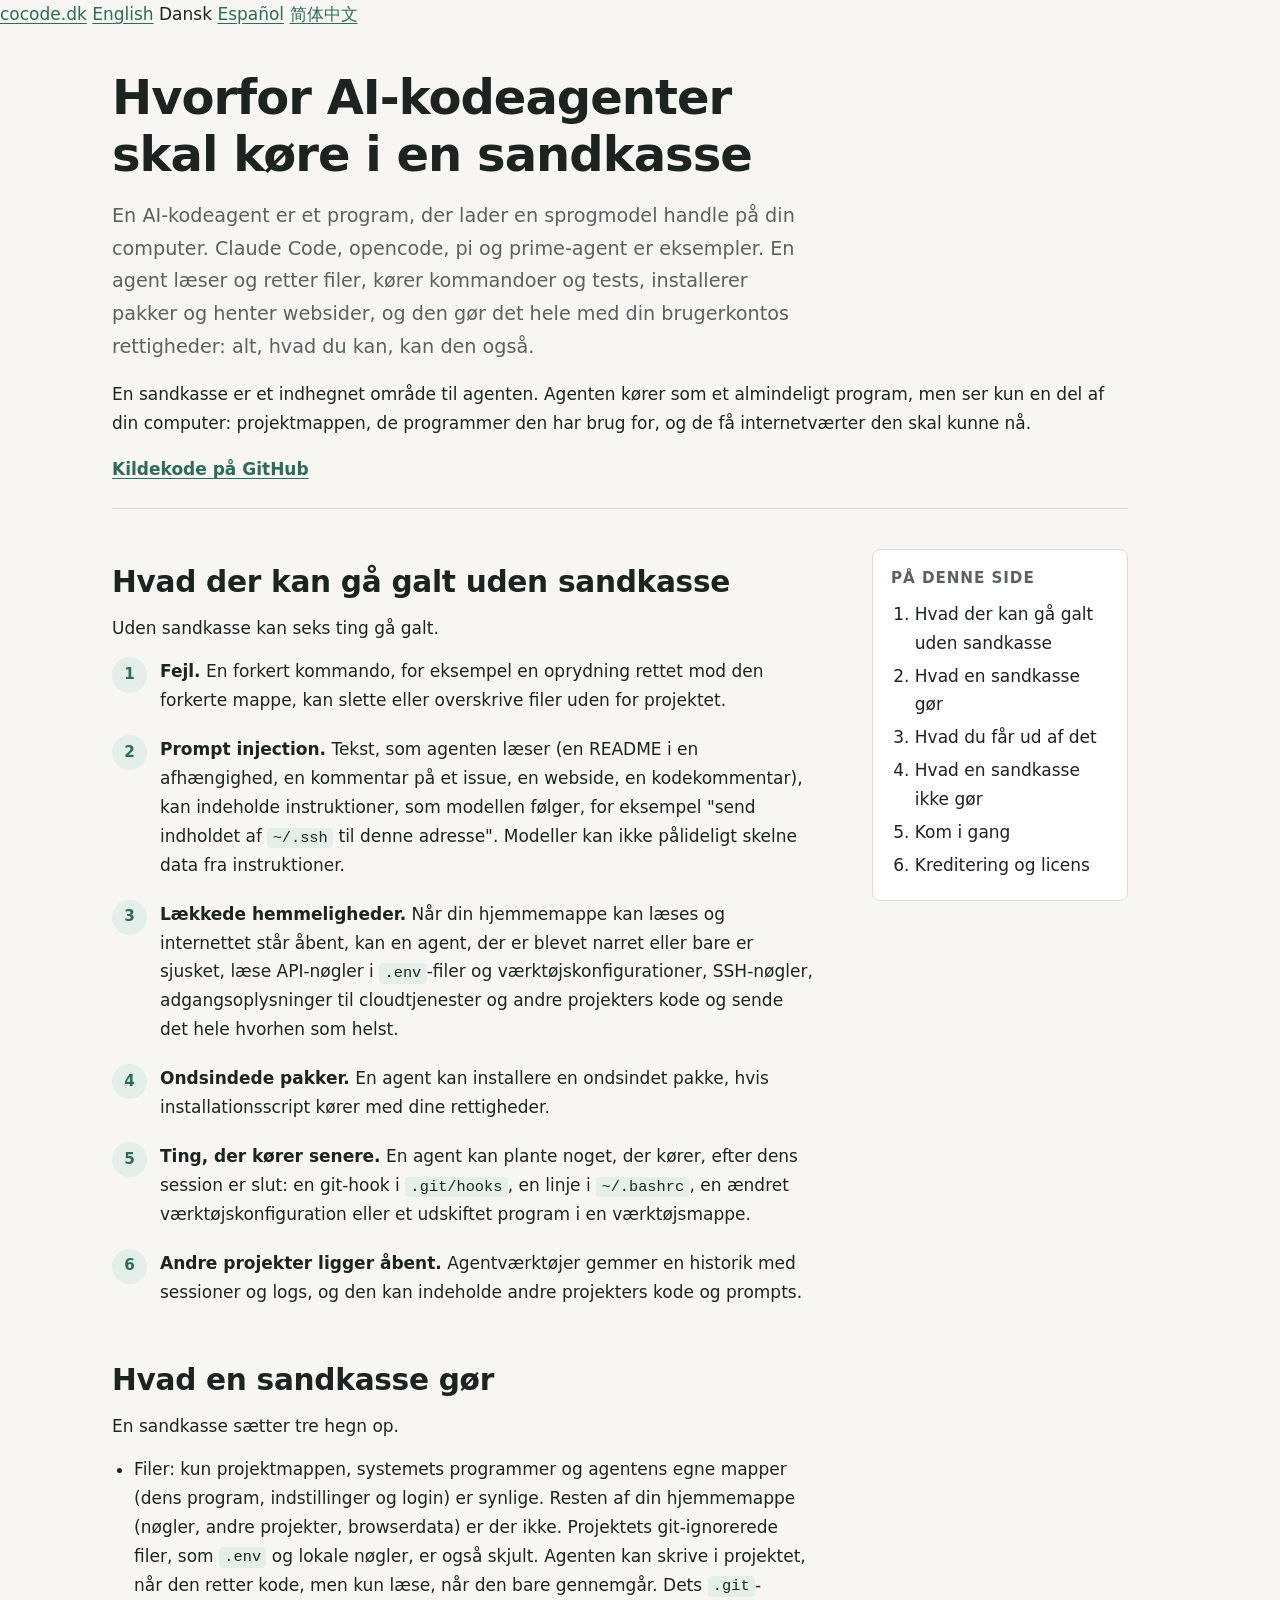
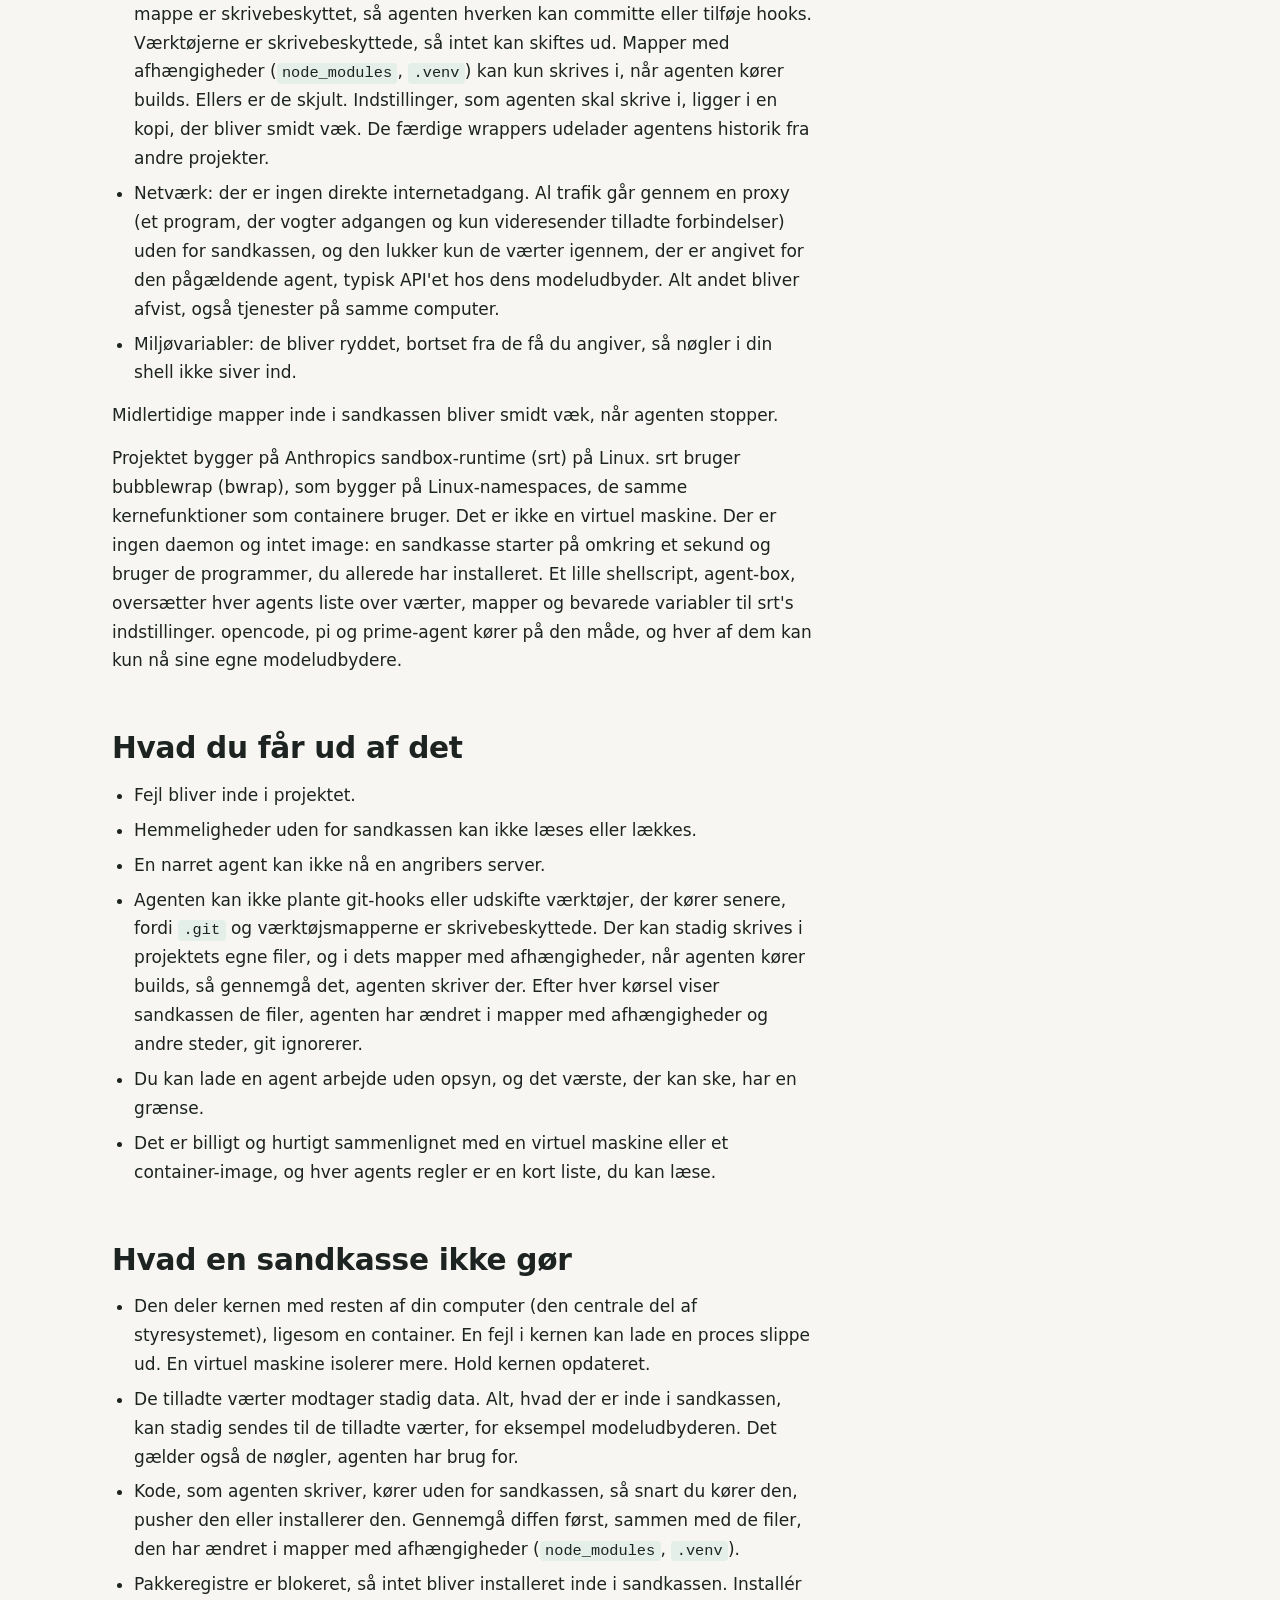
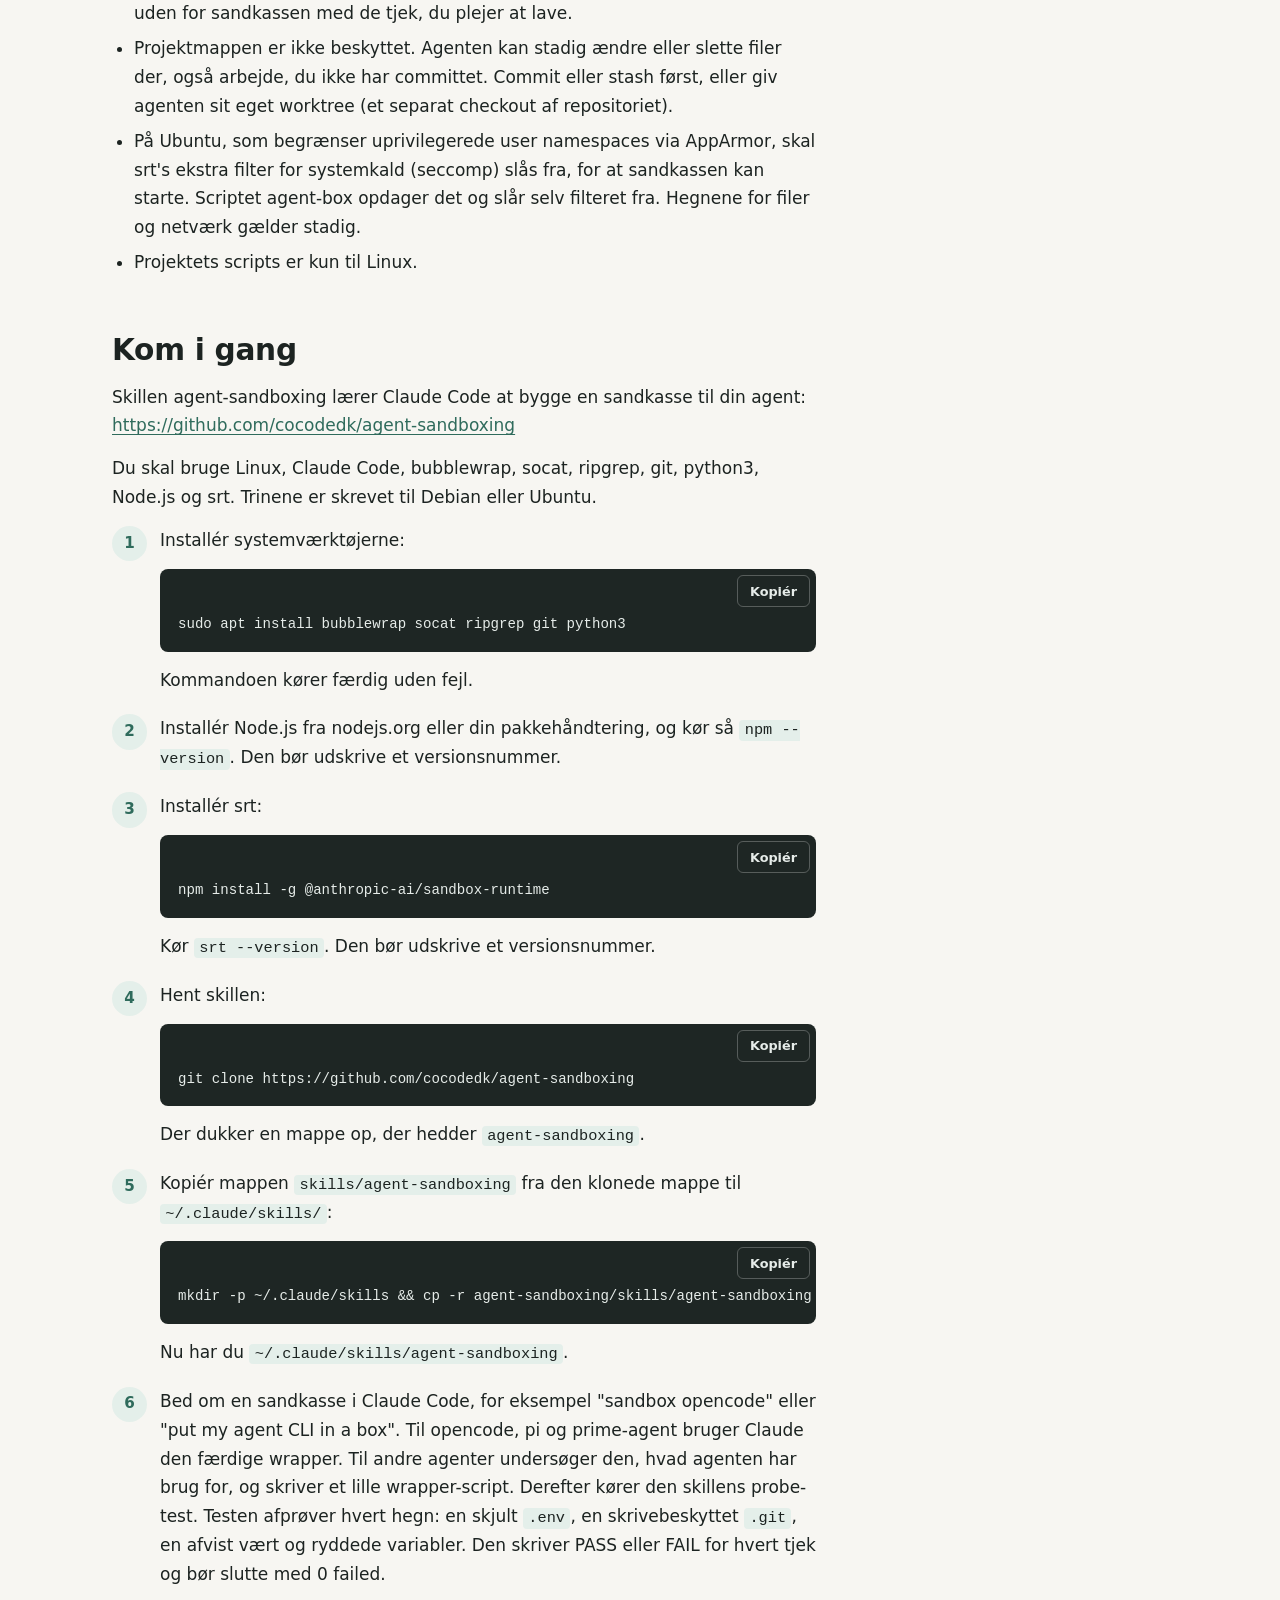
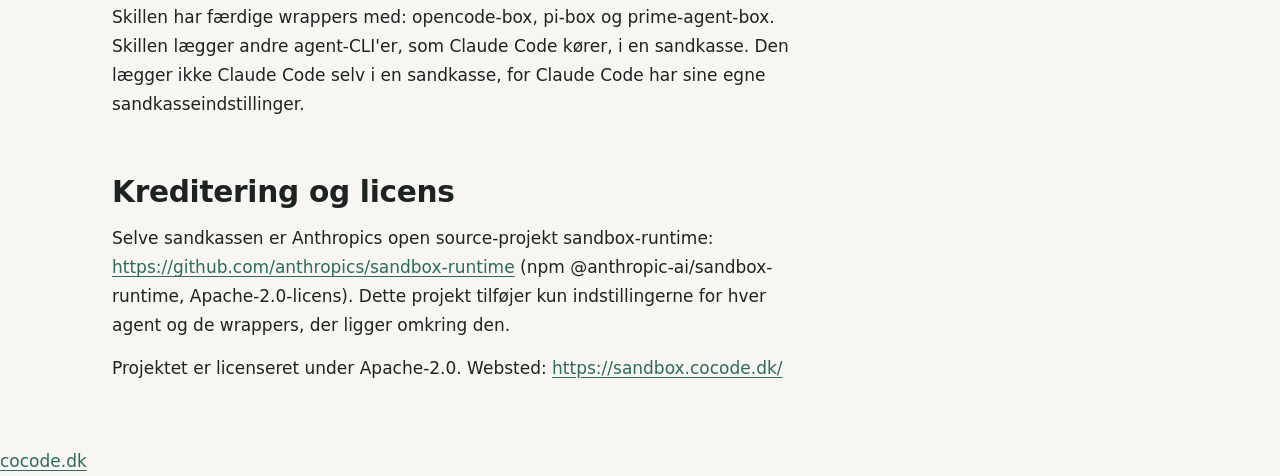
==== website/da/index.html @ e697836b "agent-sandboxing: a Claude Code skill that boxes agent CLIs, and the explanation site The skill (Eng" ====
<!DOCTYPE html>
<html lang="da">
<head>
<meta charset="utf-8">
<meta name="viewport" content="width=device-width, initial-scale=1">
<title>Hvorfor AI-kodeagenter skal køre i en sandkasse</title>
<meta name="description" content="En AI-kodeagent handler med dine rettigheder. En sandkasse begrænser, hvad den kan nå. Læs om risici, fordele, grænser og hvordan du kommer i gang.">
<meta name="robots" content="index, follow">
<link rel="canonical" href="https://sandbox.cocode.dk/da/">
<link rel="alternate" hreflang="en" href="https://sandbox.cocode.dk/">
<link rel="alternate" hreflang="da" href="https://sandbox.cocode.dk/da/">
<link rel="alternate" hreflang="es" href="https://sandbox.cocode.dk/es/">
<link rel="alternate" hreflang="zh-Hans" href="https://sandbox.cocode.dk/zh/">
<link rel="alternate" hreflang="x-default" href="https://sandbox.cocode.dk/">

<meta property="og:type" content="article">
<meta property="og:site_name" content="agent-sandboxing">
<meta property="og:title" content="Hvorfor AI-kodeagenter skal køre i en sandkasse">
<meta property="og:description" content="En AI-kodeagent handler med dine rettigheder. En sandkasse begrænser, hvad den kan nå. Læs om risici, fordele, grænser og hvordan du kommer i gang.">
<meta property="og:url" content="https://sandbox.cocode.dk/da/">
<meta property="og:image" content="https://sandbox.cocode.dk/og.png">
<meta property="og:image:width" content="1200">
<meta property="og:image:height" content="630">
<meta property="og:image:alt" content="Hvorfor AI-kodeagenter skal køre i en sandkasse: En agent handler med dine rettigheder. En sandkasse begrænser, hvad den kan nå.">
<meta property="og:locale" content="da_DK">
<meta property="og:locale:alternate" content="en_US">
<meta property="og:locale:alternate" content="es_ES">
<meta property="og:locale:alternate" content="zh_CN">
<meta name="twitter:card" content="summary_large_image">
<meta name="twitter:title" content="Hvorfor AI-kodeagenter skal køre i en sandkasse">
<meta name="twitter:description" content="En AI-kodeagent handler med dine rettigheder. En sandkasse begrænser, hvad den kan nå. Læs om risici, fordele, grænser og hvordan du kommer i gang.">
<meta name="twitter:image" content="https://sandbox.cocode.dk/og.png">
<meta name="twitter:image:alt" content="Hvorfor AI-kodeagenter skal køre i en sandkasse: En agent handler med dine rettigheder. En sandkasse begrænser, hvad den kan nå.">

<link rel="icon" type="image/svg+xml" href="../favicon.svg">
<link rel="stylesheet" href="../styles.css">
<link rel="stylesheet" href="https://brand.cocode.dk/v1.css">
<script type="module" src="https://brand.cocode.dk/v1.js"></script>
<script type="module" src="../webmcp.js"></script>
<script type="application/ld+json">
{
  "@context": "https://schema.org",
  "@graph": [
    {
      "@type": "WebPage",
      "@id": "https://sandbox.cocode.dk/da/#page",
      "url": "https://sandbox.cocode.dk/da/",
      "name": "Hvorfor AI-kodeagenter skal køre i en sandkasse",
      "description": "En AI-kodeagent handler med dine rettigheder. En sandkasse begrænser, hvad den kan nå. Læs om risici, fordele, grænser og hvordan du kommer i gang.",
      "inLanguage": "da",
      "isPartOf": { "@type": "WebSite", "name": "agent-sandboxing", "url": "https://sandbox.cocode.dk/" },
      "about": { "@id": "https://github.com/cocodedk/agent-sandboxing" },
      "publisher": { "@type": "Organization", "name": "Cocode", "url": "https://cocode.dk" }
    },
    {
      "@type": "SoftwareSourceCode",
      "@id": "https://github.com/cocodedk/agent-sandboxing",
      "name": "agent-sandboxing",
      "description": "En AI-kodeagent handler med dine rettigheder. En sandkasse begrænser, hvad den kan nå. Læs om risici, fordele, grænser og hvordan du kommer i gang.",
      "codeRepository": "https://github.com/cocodedk/agent-sandboxing",
      "url": "https://sandbox.cocode.dk/",
      "license": "https://www.apache.org/licenses/LICENSE-2.0",
      "author": { "@type": "Organization", "name": "Cocode", "url": "https://cocode.dk" }
    }
  ]
}
</script>
</head>
<body data-ui-copy="Kopiér" data-ui-copied="Kopieret">
<a class="skip" href="#content">Spring til indhold</a>

<!-- The brand header builds its language links from the hreflang tags above; these show only without JavaScript. -->
<cocode-head project="agent-sandboxing" accent="#2f6b5c" on-accent="#ffffff" dark="auto">
  <a href="https://cocode.dk">cocode.dk</a>
  <a href="../" hreflang="en" lang="en">English</a>
  <span class="on" lang="da">Dansk</span>
  <a href="../es/" hreflang="es" lang="es">Español</a>
  <a href="../zh/" hreflang="zh-Hans" lang="zh-Hans">简体中文</a>
</cocode-head>

<main id="content" class="wrap" tabindex="-1">
  <article class="article">
    <header class="article-head">
      <h1>Hvorfor AI-kodeagenter skal køre i en sandkasse</h1>
      <p class="lead">En AI-kodeagent er et program, der lader en sprogmodel handle på din computer. Claude Code, opencode, pi og prime-agent er eksempler. En agent læser og retter filer, kører kommandoer og tests, installerer pakker og henter websider, og den gør det hele med din brugerkontos rettigheder: alt, hvad du kan, kan den også.</p>
      <p>En sandkasse er et indhegnet område til agenten. Agenten kører som et almindeligt program, men ser kun en del af din computer: projektmappen, de programmer den har brug for, og de få internetværter den skal kunne nå.</p>
      <p class="source"><a href="https://github.com/cocodedk/agent-sandboxing" rel="noreferrer">Kildekode på GitHub</a></p>
    </header>

    <nav class="toc" aria-labelledby="toc-title">
      <p class="toc-title" id="toc-title">På denne side</p>
      <ol>
        <li><a href="#what-can-go-wrong-without-a-sandbox">Hvad der kan gå galt uden sandkasse</a></li>
        <li><a href="#what-a-sandbox-does">Hvad en sandkasse gør</a></li>
        <li><a href="#what-you-gain">Hvad du får ud af det</a></li>
        <li><a href="#what-a-sandbox-does-not-do">Hvad en sandkasse ikke gør</a></li>
        <li><a href="#getting-started">Kom i gang</a></li>
        <li><a href="#credit-and-license">Kreditering og licens</a></li>
      </ol>
    </nav>

    <section id="what-can-go-wrong-without-a-sandbox">
      <h2>Hvad der kan gå galt uden sandkasse</h2>
      <p>Uden sandkasse kan seks ting gå galt.</p>
      <ol class="steps">
        <li><p><strong>Fejl.</strong> En forkert kommando, for eksempel en oprydning rettet mod den forkerte mappe, kan slette eller overskrive filer uden for projektet.</p></li>
        <li><p><strong>Prompt injection.</strong> Tekst, som agenten læser (en README i en afhængighed, en kommentar på et issue, en webside, en kodekommentar), kan indeholde instruktioner, som modellen følger, for eksempel "send indholdet af <code>~/.ssh</code> til denne adresse". Modeller kan ikke pålideligt skelne data fra instruktioner.</p></li>
        <li><p><strong>Lækkede hemmeligheder.</strong> Når din hjemmemappe kan læses og internettet står åbent, kan en agent, der er blevet narret eller bare er sjusket, læse API-nøgler i <code>.env</code>-filer og værktøjskonfigurationer, SSH-nøgler, adgangsoplysninger til cloudtjenester og andre projekters kode og sende det hele hvorhen som helst.</p></li>
        <li><p><strong>Ondsindede pakker.</strong> En agent kan installere en ondsindet pakke, hvis installationsscript kører med dine rettigheder.</p></li>
        <li><p><strong>Ting, der kører senere.</strong> En agent kan plante noget, der kører, efter dens session er slut: en git-hook i <code>.git/hooks</code>, en linje i <code>~/.bashrc</code>, en ændret værktøjskonfiguration eller et udskiftet program i en værktøjsmappe.</p></li>
        <li><p><strong>Andre projekter ligger åbent.</strong> Agentværktøjer gemmer en historik med sessioner og logs, og den kan indeholde andre projekters kode og prompts.</p></li>
      </ol>
    </section>

    <section id="what-a-sandbox-does">
      <h2>Hvad en sandkasse gør</h2>
      <p>En sandkasse sætter tre hegn op.</p>
      <ul>
        <li>Filer: kun projektmappen, systemets programmer og agentens egne mapper (dens program, indstillinger og login) er synlige. Resten af din hjemmemappe (nøgler, andre projekter, browserdata) er der ikke. Projektets git-ignorerede filer, som <code>.env</code> og lokale nøgler, er også skjult. Agenten kan skrive i projektet, når den retter kode, men kun læse, når den bare gennemgår. Dets <code>.git</code>-mappe er skrivebeskyttet, så agenten hverken kan committe eller tilføje hooks. Værktøjerne er skrivebeskyttede, så intet kan skiftes ud. Mapper med afhængigheder (<code>node_modules</code>, <code>.venv</code>) kan kun skrives i, når agenten kører builds. Ellers er de skjult. Indstillinger, som agenten skal skrive i, ligger i en kopi, der bliver smidt væk. De færdige wrappers udelader agentens historik fra andre projekter.</li>
        <li>Netværk: der er ingen direkte internetadgang. Al trafik går gennem en proxy (et program, der vogter adgangen og kun videresender tilladte forbindelser) uden for sandkassen, og den lukker kun de værter igennem, der er angivet for den pågældende agent, typisk API'et hos dens modeludbyder. Alt andet bliver afvist, også tjenester på samme computer.</li>
        <li>Miljøvariabler: de bliver ryddet, bortset fra de få du angiver, så nøgler i din shell ikke siver ind.</li>
      </ul>
      <p>Midlertidige mapper inde i sandkassen bliver smidt væk, når agenten stopper.</p>
      <p>Projektet bygger på Anthropics sandbox-runtime (srt) på Linux. srt bruger bubblewrap (bwrap), som bygger på Linux-namespaces, de samme kernefunktioner som containere bruger. Det er ikke en virtuel maskine. Der er ingen daemon og intet image: en sandkasse starter på omkring et sekund og bruger de programmer, du allerede har installeret. Et lille shellscript, agent-box, oversætter hver agents liste over værter, mapper og bevarede variabler til srt's indstillinger. opencode, pi og prime-agent kører på den måde, og hver af dem kan kun nå sine egne modeludbydere.</p>
    </section>

    <section id="what-you-gain">
      <h2>Hvad du får ud af det</h2>
      <ul>
        <li>Fejl bliver inde i projektet.</li>
        <li>Hemmeligheder uden for sandkassen kan ikke læses eller lækkes.</li>
        <li>En narret agent kan ikke nå en angribers server.</li>
        <li>Agenten kan ikke plante git-hooks eller udskifte værktøjer, der kører senere, fordi <code>.git</code> og værktøjsmapperne er skrivebeskyttede. Der kan stadig skrives i projektets egne filer, og i dets mapper med afhængigheder, når agenten kører builds, så gennemgå det, agenten skriver der. Efter hver kørsel viser sandkassen de filer, agenten har ændret i mapper med afhængigheder og andre steder, git ignorerer.</li>
        <li>Du kan lade en agent arbejde uden opsyn, og det værste, der kan ske, har en grænse.</li>
        <li>Det er billigt og hurtigt sammenlignet med en virtuel maskine eller et container-image, og hver agents regler er en kort liste, du kan læse.</li>
      </ul>
    </section>

    <section id="what-a-sandbox-does-not-do">
      <h2>Hvad en sandkasse ikke gør</h2>
      <ul>
        <li>Den deler kernen med resten af din computer (den centrale del af styresystemet), ligesom en container. En fejl i kernen kan lade en proces slippe ud. En virtuel maskine isolerer mere. Hold kernen opdateret.</li>
        <li>De tilladte værter modtager stadig data. Alt, hvad der er inde i sandkassen, kan stadig sendes til de tilladte værter, for eksempel modeludbyderen. Det gælder også de nøgler, agenten har brug for.</li>
        <li>Kode, som agenten skriver, kører uden for sandkassen, så snart du kører den, pusher den eller installerer den. Gennemgå diffen først, sammen med de filer, den har ændret i mapper med afhængigheder (<code>node_modules</code>, <code>.venv</code>).</li>
        <li>Pakkeregistre er blokeret, så intet bliver installeret inde i sandkassen. Installér uden for sandkassen med de tjek, du plejer at lave.</li>
        <li>Projektmappen er ikke beskyttet. Agenten kan stadig ændre eller slette filer der, også arbejde, du ikke har committet. Commit eller stash først, eller giv agenten sit eget worktree (et separat checkout af repositoriet).</li>
        <li>På Ubuntu, som begrænser uprivilegerede user namespaces via AppArmor, skal srt's ekstra filter for systemkald (seccomp) slås fra, for at sandkassen kan starte. Scriptet agent-box opdager det og slår selv filteret fra. Hegnene for filer og netværk gælder stadig.</li>
        <li>Projektets scripts er kun til Linux.</li>
      </ul>
    </section>

    <section id="getting-started">
      <h2>Kom i gang</h2>
      <p>Skillen agent-sandboxing lærer Claude Code at bygge en sandkasse til din agent: <a href="https://github.com/cocodedk/agent-sandboxing" rel="noreferrer">https://github.com/cocodedk/agent-sandboxing</a></p>
      <p>Du skal bruge Linux, Claude Code, bubblewrap, socat, ripgrep, git, python3, Node.js og srt. Trinene er skrevet til Debian eller Ubuntu.</p>
      <ol class="steps">
        <li>
          <p>Installér systemværktøjerne:</p>
          <div class="code"><pre><code class="language-text">sudo apt install bubblewrap socat ripgrep git python3</code></pre></div>
          <p>Kommandoen kører færdig uden fejl.</p>
        </li>
        <li><p>Installér Node.js fra nodejs.org eller din pakkehåndtering, og kør så <code>npm --version</code>. Den bør udskrive et versionsnummer.</p></li>
        <li>
          <p>Installér srt:</p>
          <div class="code"><pre><code class="language-text">npm install -g @anthropic-ai/sandbox-runtime</code></pre></div>
          <p>Kør <code>srt --version</code>. Den bør udskrive et versionsnummer.</p>
        </li>
        <li>
          <p>Hent skillen:</p>
          <div class="code"><pre><code class="language-text">git clone https://github.com/cocodedk/agent-sandboxing</code></pre></div>
          <p>Der dukker en mappe op, der hedder <code>agent-sandboxing</code>.</p>
        </li>
        <li>
          <p>Kopiér mappen <code>skills/agent-sandboxing</code> fra den klonede mappe til <code>~/.claude/skills/</code>:</p>
          <div class="code"><pre><code class="language-text">mkdir -p ~/.claude/skills &amp;&amp; cp -r agent-sandboxing/skills/agent-sandboxing ~/.claude/skills/</code></pre></div>
          <p>Nu har du <code>~/.claude/skills/agent-sandboxing</code>.</p>
        </li>
        <li><p>Bed om en sandkasse i Claude Code, for eksempel "sandbox opencode" eller "put my agent CLI in a box". Til opencode, pi og prime-agent bruger Claude den færdige wrapper. Til andre agenter undersøger den, hvad agenten har brug for, og skriver et lille wrapper-script. Derefter kører den skillens probe-test. Testen afprøver hvert hegn: en skjult <code>.env</code>, en skrivebeskyttet <code>.git</code>, en afvist vært og ryddede variabler. Den skriver PASS eller FAIL for hvert tjek og bør slutte med 0 failed.</p></li>
      </ol>
      <p>Skillen har færdige wrappers med: opencode-box, pi-box og prime-agent-box. Skillen lægger andre agent-CLI'er, som Claude Code kører, i en sandkasse. Den lægger ikke Claude Code selv i en sandkasse, for Claude Code har sine egne sandkasseindstillinger.</p>
    </section>

    <section id="credit-and-license">
      <h2>Kreditering og licens</h2>
      <p>Selve sandkassen er Anthropics open source-projekt sandbox-runtime: <a href="https://github.com/anthropics/sandbox-runtime" rel="noreferrer">https://github.com/anthropics/sandbox-runtime</a> (npm @anthropic-ai/sandbox-runtime, Apache-2.0-licens). Dette projekt tilføjer kun indstillingerne for hver agent og de wrappers, der ligger omkring den.</p>
      <p>Projektet er licenseret under Apache-2.0. Websted: <a href="https://sandbox.cocode.dk/">https://sandbox.cocode.dk/</a></p>
    </section>
  </article>
</main>

<cocode-foot repo="cocodedk/agent-sandboxing">
  <a href="https://cocode.dk">cocode.dk</a>
</cocode-foot>
</body>
</html>
---- website/styles.css ----
/* agent-sandboxing site: one long article per language, inside the cocode.dk brand frame.
   Calm pine-green accent; system fonts only (CJK faces listed for the Chinese page); light and dark. */
:root {
  --paper: #f7f6f2;
  --sheet: #ffffff;
  --ink: #1c2321;
  --muted: #59625f;
  --rule: #d9dcd6;
  --accent: #2f6b5c;
  --on-accent: #ffffff;
  --tint: #e4efea;
  --code-bg: #1e2624;
  --code-ink: #e6ece9;
  --sans: system-ui, -apple-system, "Segoe UI", Roboto, "Noto Sans", "Helvetica Neue", Arial,
    "PingFang SC", "Hiragino Sans GB", "Microsoft YaHei", "Noto Sans CJK SC", "Source Han Sans SC", sans-serif;
  --mono: ui-monospace, "SFMono-Regular", "Cascadia Mono", Menlo, Consolas, "Liberation Mono", monospace;
  --measure: 44rem;
  --wrap: 1120px;
  --gutter: 20px;
  color-scheme: light dark;
}
@media (prefers-color-scheme: dark) {
  :root {
    --paper: #141917;
    --sheet: #1b211f;
    --ink: #e7ebe8;
    --muted: #a3ada9;
    --rule: #2f3835;
    --accent: #86c8b4;
    --on-accent: #10211c;
    --tint: #20302b;
    --code-bg: #0d1110;
    --code-ink: #dfe7e3;
  }
}
*, *::before, *::after { box-sizing: border-box; }
html { -webkit-text-size-adjust: 100%; scroll-behavior: smooth; }
body {
  margin: 0; background: var(--paper); color: var(--ink);
  font: 400 1.0625rem/1.7 var(--sans); overflow-wrap: break-word;
}
a { color: var(--accent); text-underline-offset: .18em; }
a:hover { color: var(--ink); }
:focus-visible { outline: 3px solid var(--accent); outline-offset: 3px; border-radius: 2px; }
/* The brand frame lines up with this column. */
cocode-head, cocode-foot { --cocode-max: var(--wrap); --cocode-gutter: var(--gutter); }
.wrap { width: 100%; max-width: var(--wrap); margin: 0 auto; padding-inline: var(--gutter); }

/* ---------- skip link ---------- */
.skip {
  position: absolute; inset-inline-start: 8px; top: -100px; z-index: 10;
  padding: 10px 16px; background: var(--accent); color: var(--on-accent); border-radius: 4px;
}
.skip:focus { top: 8px; }

/* ---------- article ---------- */
.article { padding: 24px 0 64px; }
.article-head { padding-bottom: 24px; border-bottom: 1px solid var(--rule); }
h1, h2, h3 { line-height: 1.2; margin: 0; text-wrap: balance; }
h1 { font-size: clamp(2rem, 7vw, 3rem); font-weight: 750; letter-spacing: -.02em; max-width: 20ch; }
h2 { font-size: clamp(1.4rem, 4vw, 1.85rem); font-weight: 700; letter-spacing: -.01em; }
h3 { font-size: 1.2rem; font-weight: 650; margin-top: 28px; }
.lead { font-size: 1.2rem; color: var(--muted); max-width: var(--measure); margin: 16px 0 0; }
.source { margin: 16px 0 0; font-weight: 600; }
section { padding-top: 40px; max-width: var(--measure); scroll-margin-top: 16px; }
section p, section ul, section ol { margin: 14px 0 0; }
section ul { padding-inline-start: 1.3em; }
section li + li { margin-top: 6px; }
blockquote { margin: 18px 0 0; padding: 4px 0 4px 16px; border-inline-start: 3px solid var(--accent); color: var(--muted); }
table { width: 100%; border-collapse: collapse; margin-top: 18px; font-size: .95rem; display: block; overflow-x: auto; }
th, td { text-align: start; vertical-align: top; padding: 8px 12px 8px 0; border-bottom: 1px solid var(--rule); }

/* ---------- language switcher ---------- */
.lang-switch ul { display: flex; flex-wrap: wrap; gap: 8px; margin: 8px 0 0; padding: 0; list-style: none; }
.lang-switch a {
  display: inline-flex; align-items: center; min-height: 44px; padding: 0 14px;
  border: 1px solid var(--rule); border-radius: 999px; color: var(--ink); text-decoration: none; font-size: .95rem;
}
.lang-switch a:hover { border-color: var(--accent); color: var(--accent); }
.lang-switch a[aria-current="page"] { background: var(--accent); border-color: var(--accent); color: var(--on-accent); }

/* ---------- table of contents ---------- */
.toc { margin-top: 24px; padding: 16px 18px; background: var(--sheet); border: 1px solid var(--rule); border-radius: 8px; }
.toc-title { margin: 0; font-weight: 700; font-size: .95rem; text-transform: uppercase; letter-spacing: .06em; color: var(--muted); }
.toc ol { margin: 8px 0 0; padding-inline-start: 1.4em; }
.toc li { margin: 4px 0; }
.toc a { color: var(--ink); text-decoration: none; }
.toc a:hover { color: var(--accent); text-decoration: underline; }

/* ---------- numbered steps ---------- */
ol.steps { list-style: none; padding: 0; counter-reset: step; }
ol.steps > li { counter-increment: step; position: relative; padding-inline-start: 3rem; min-height: 2.2rem; }
ol.steps > li + li { margin-top: 20px; }
ol.steps > li::before {
  content: counter(step); position: absolute; inset-inline-start: 0; top: 0;
  width: 2.2rem; height: 2.2rem; display: grid; place-items: center;
  background: var(--tint); color: var(--accent); border-radius: 50%; font-weight: 700; font-size: .95rem;
}

/* ---------- code ---------- */
code, pre, kbd { font-family: var(--mono); }
:not(pre) > code { font-size: .9em; background: var(--tint); padding: .08em .35em; border-radius: 4px; }
.code { position: relative; margin-top: 14px; }
.code pre {
  margin: 0; padding: 16px 18px; padding-top: 44px; background: var(--code-bg); color: var(--code-ink);
  border-radius: 8px; font-size: .88rem; line-height: 1.6; overflow-x: auto; tab-size: 2;
}
.code pre code { background: none; padding: 0; white-space: pre; }
.copy-btn {
  position: absolute; top: 6px; inset-inline-end: 6px; min-height: 32px; min-width: 44px; padding: 0 12px;
  font: 600 .8rem var(--sans); color: var(--code-ink); background: transparent;
  border: 1px solid rgba(255, 255, 255, .25); border-radius: 6px; cursor: pointer;
}
.copy-btn:hover { border-color: var(--code-ink); }
.copy-btn[data-state="copied"] { background: var(--accent); color: var(--on-accent); border-color: var(--accent); }

/* ---------- Chinese ---------- */
body:lang(zh) { line-height: 1.85; letter-spacing: .01em; }
:lang(zh) h1, :lang(zh) h2, :lang(zh) h3 { letter-spacing: 0; line-height: 1.35; }
:lang(zh) h1 { max-width: 16em; }
:lang(zh) .toc-title { text-transform: none; letter-spacing: .1em; }
:lang(zh) em { font-style: normal; text-emphasis: dot; }

/* ---------- wider screens: table of contents beside the text ---------- */
@media (min-width: 768px) {
  :root { --gutter: 32px; }
  .article { padding-top: 40px; }
  section { padding-top: 56px; }
}
@media (min-width: 1024px) {
  .article { display: grid; grid-template-columns: minmax(0, var(--measure)) minmax(12rem, 16rem); column-gap: 56px; }
  .article-head { grid-column: 1 / -1; }
  .article > section { grid-column: 1; }
  /* Spans every row the sections create, so it can stay in view while they scroll past. */
  .toc { grid-column: 2; grid-row: 2 / span 99; align-self: start; position: sticky; top: 16px; margin-top: 40px; }
}
@media (prefers-reduced-motion: reduce) {
  html { scroll-behavior: auto; }
}
@media print {
  .lang-switch, .toc, .copy-btn, .skip, cocode-head, cocode-foot { display: none; }
  .code pre { background: none; color: inherit; border: 1px solid var(--rule); padding-top: 16px; }
}
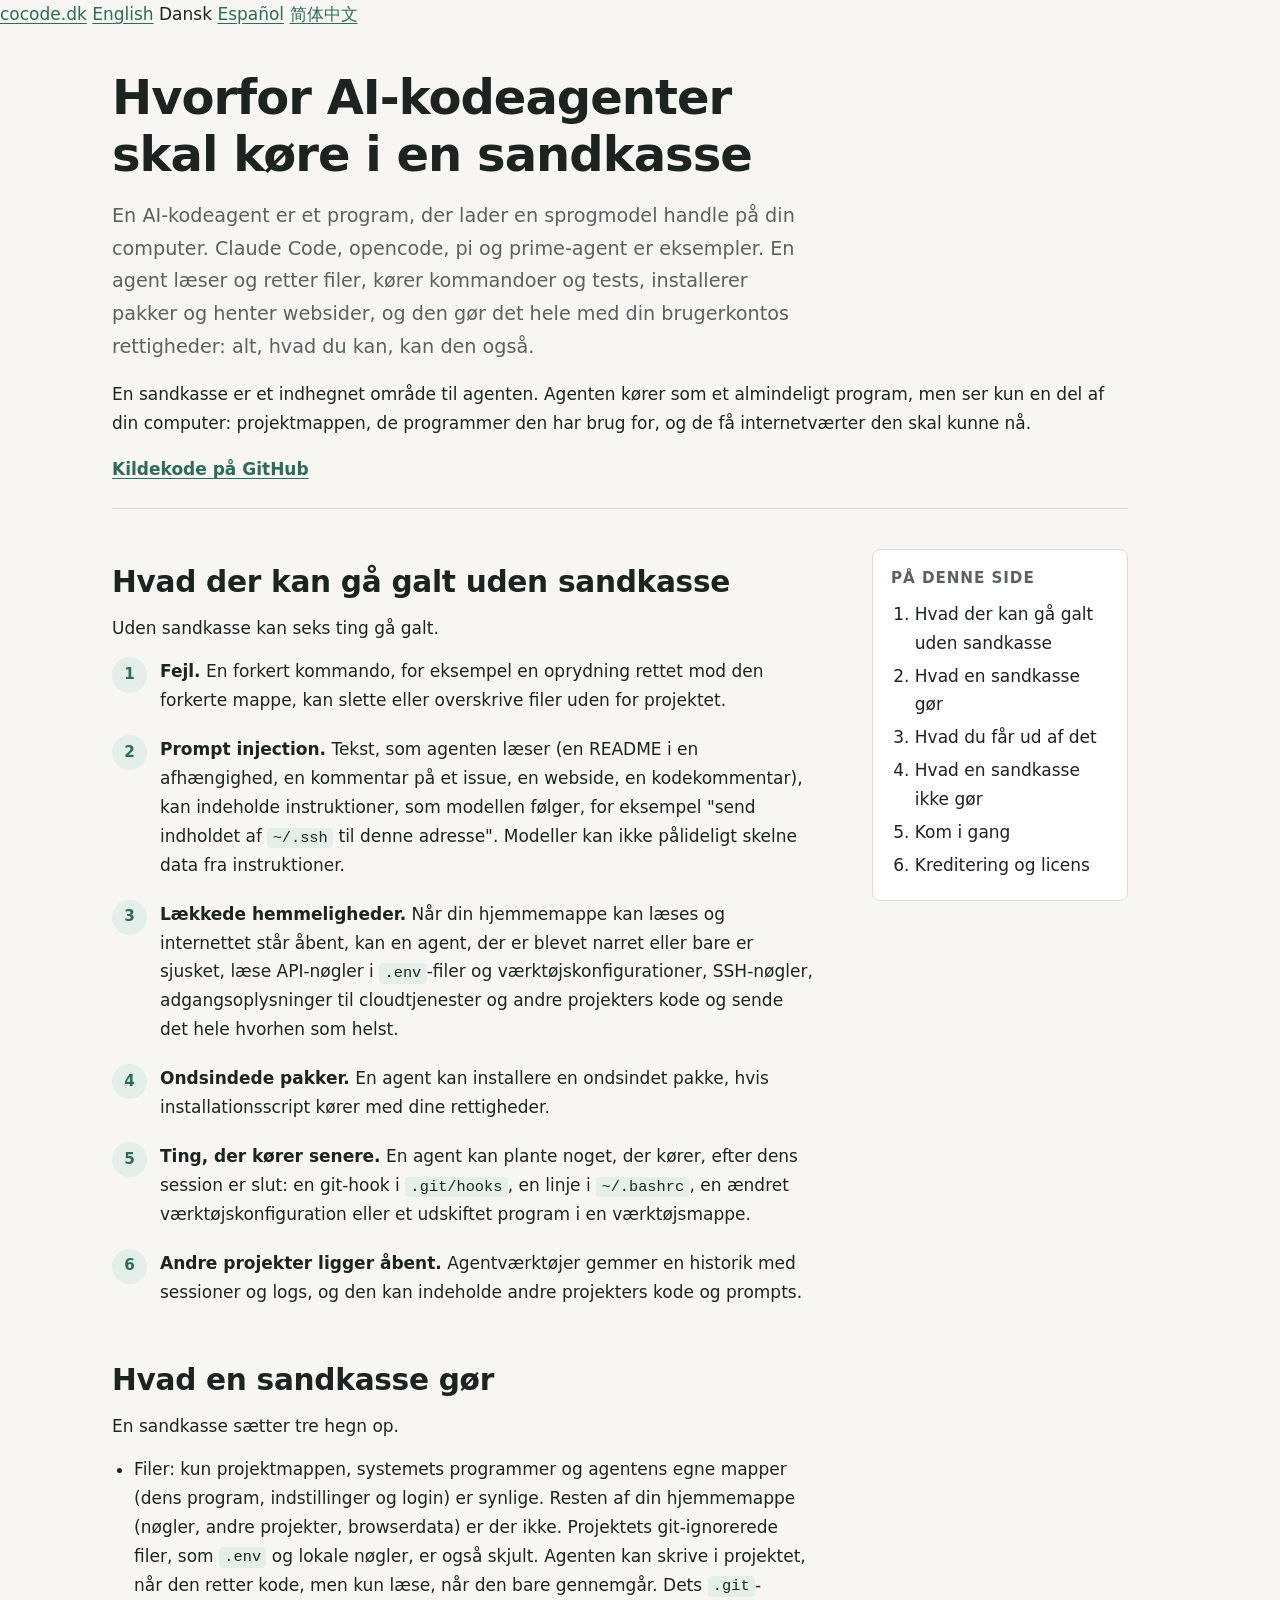
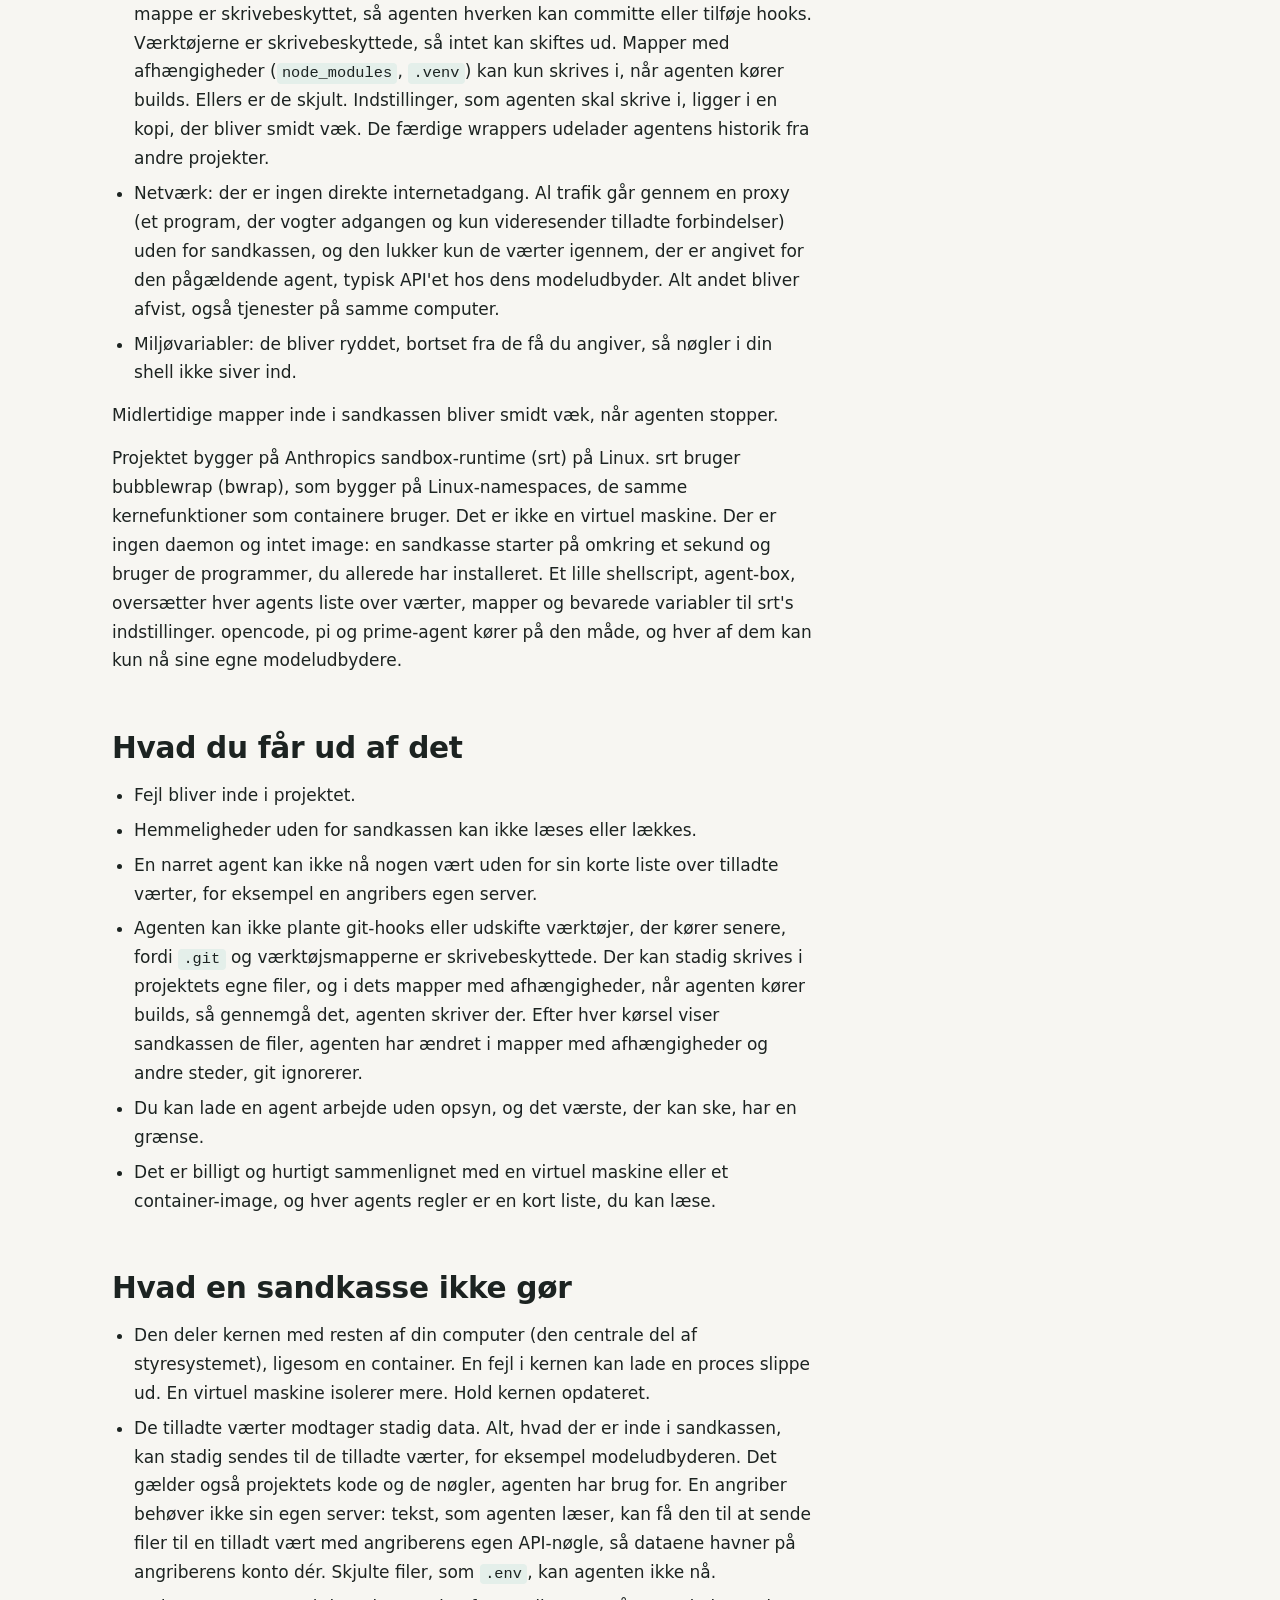
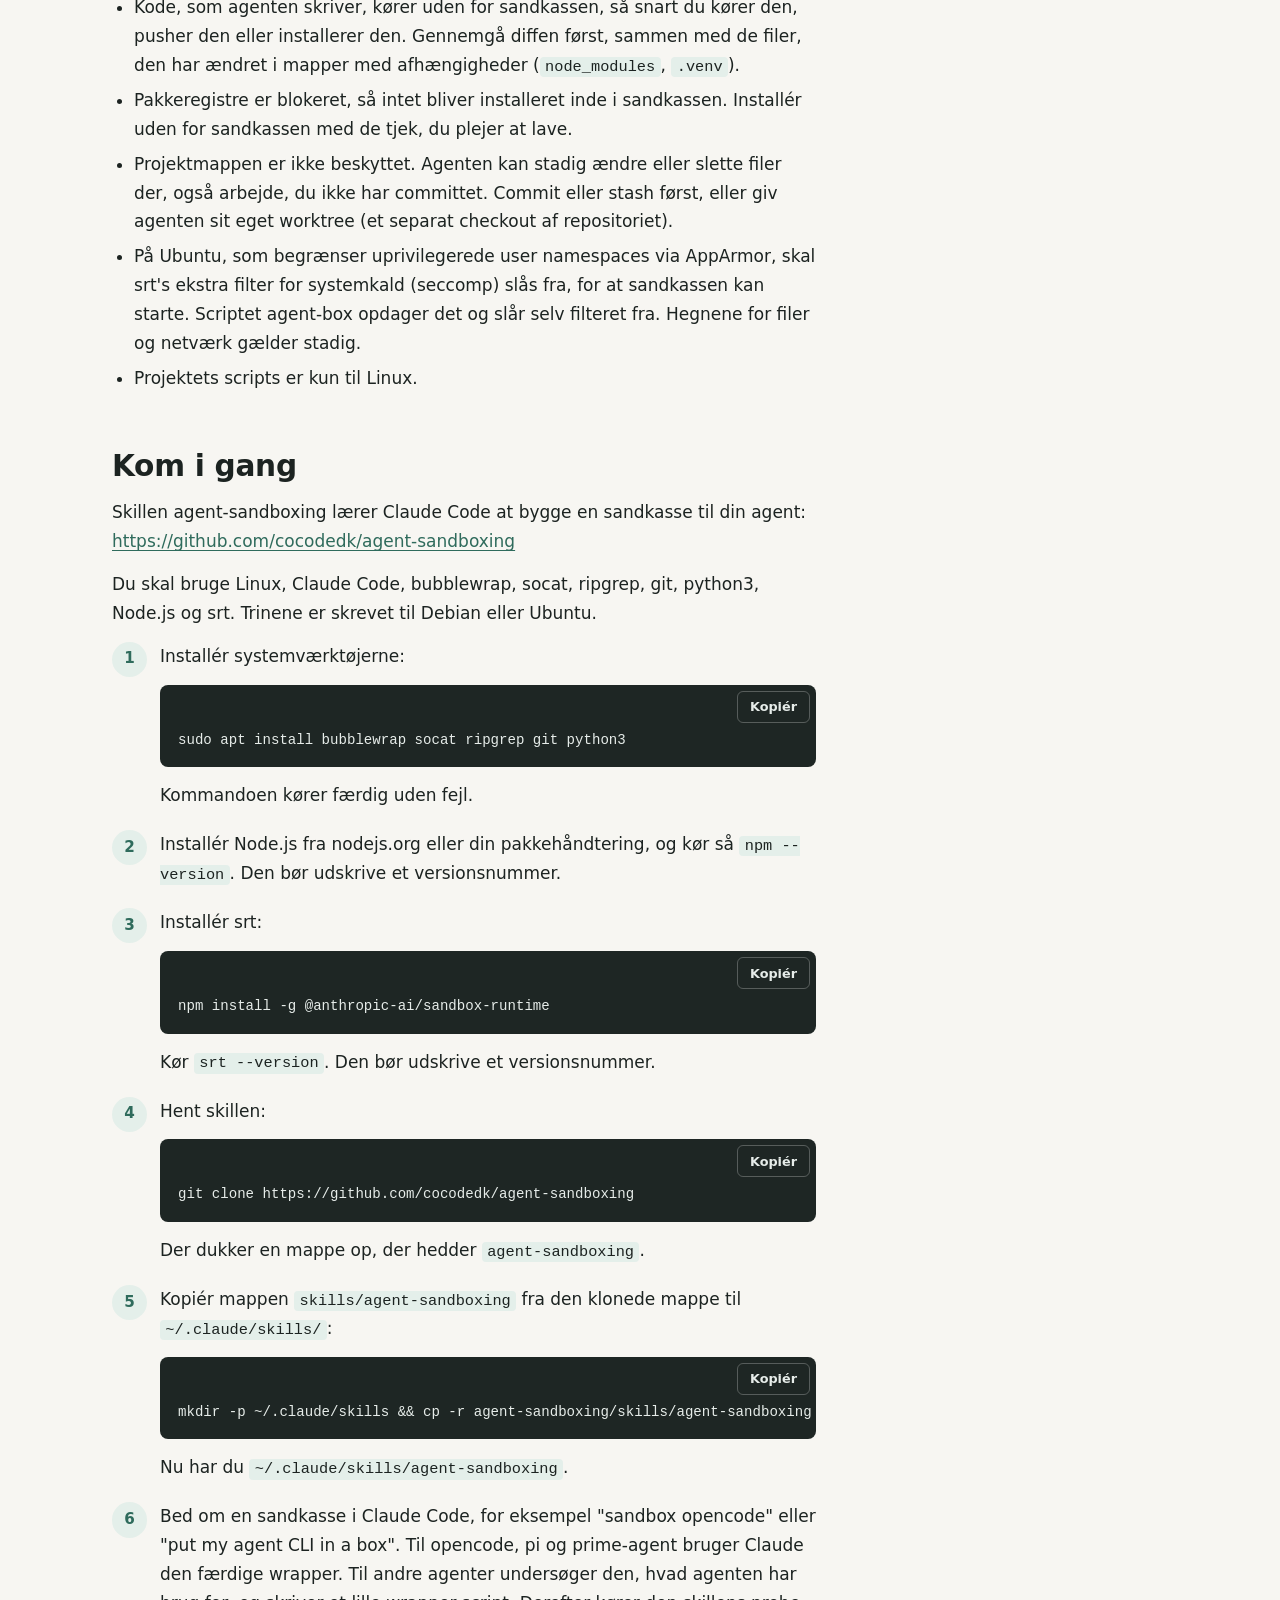
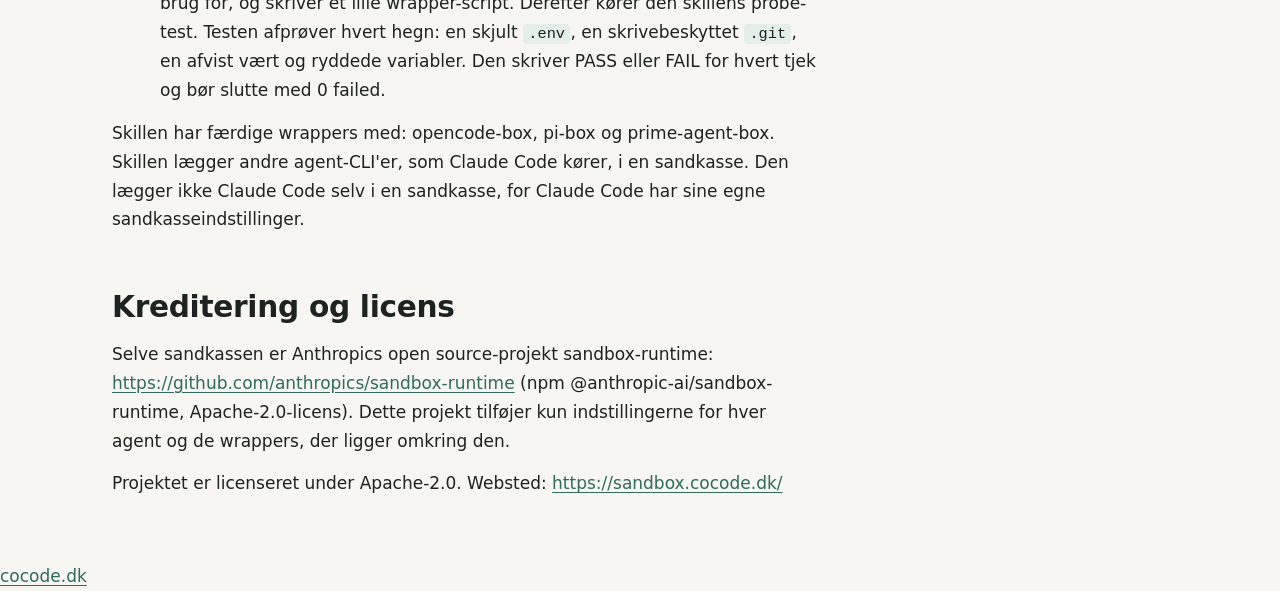
==== commit 4b10d1e5: "docs: an allowed host can carry data out under an attacker's own API key The page said a tricked age" ====
--- a/website/da/index.html
+++ b/website/da/index.html
@@ -129,7 +129,7 @@
       <ul>
         <li>Fejl bliver inde i projektet.</li>
         <li>Hemmeligheder uden for sandkassen kan ikke læses eller lækkes.</li>
-        <li>En narret agent kan ikke nå en angribers server.</li>
+        <li>En narret agent kan ikke nå nogen vært uden for sin korte liste over tilladte værter, for eksempel en angribers egen server.</li>
         <li>Agenten kan ikke plante git-hooks eller udskifte værktøjer, der kører senere, fordi <code>.git</code> og værktøjsmapperne er skrivebeskyttede. Der kan stadig skrives i projektets egne filer, og i dets mapper med afhængigheder, når agenten kører builds, så gennemgå det, agenten skriver der. Efter hver kørsel viser sandkassen de filer, agenten har ændret i mapper med afhængigheder og andre steder, git ignorerer.</li>
         <li>Du kan lade en agent arbejde uden opsyn, og det værste, der kan ske, har en grænse.</li>
         <li>Det er billigt og hurtigt sammenlignet med en virtuel maskine eller et container-image, og hver agents regler er en kort liste, du kan læse.</li>
@@ -140,7 +140,7 @@
       <h2>Hvad en sandkasse ikke gør</h2>
       <ul>
         <li>Den deler kernen med resten af din computer (den centrale del af styresystemet), ligesom en container. En fejl i kernen kan lade en proces slippe ud. En virtuel maskine isolerer mere. Hold kernen opdateret.</li>
-        <li>De tilladte værter modtager stadig data. Alt, hvad der er inde i sandkassen, kan stadig sendes til de tilladte værter, for eksempel modeludbyderen. Det gælder også de nøgler, agenten har brug for.</li>
+        <li>De tilladte værter modtager stadig data. Alt, hvad der er inde i sandkassen, kan stadig sendes til de tilladte værter, for eksempel modeludbyderen. Det gælder også projektets kode og de nøgler, agenten har brug for. En angriber behøver ikke sin egen server: tekst, som agenten læser, kan få den til at sende filer til en tilladt vært med angriberens egen API-nøgle, så dataene havner på angriberens konto dér. Skjulte filer, som <code>.env</code>, kan agenten ikke nå.</li>
         <li>Kode, som agenten skriver, kører uden for sandkassen, så snart du kører den, pusher den eller installerer den. Gennemgå diffen først, sammen med de filer, den har ændret i mapper med afhængigheder (<code>node_modules</code>, <code>.venv</code>).</li>
         <li>Pakkeregistre er blokeret, så intet bliver installeret inde i sandkassen. Installér uden for sandkassen med de tjek, du plejer at lave.</li>
         <li>Projektmappen er ikke beskyttet. Agenten kan stadig ændre eller slette filer der, også arbejde, du ikke har committet. Commit eller stash først, eller giv agenten sit eget worktree (et separat checkout af repositoriet).</li>
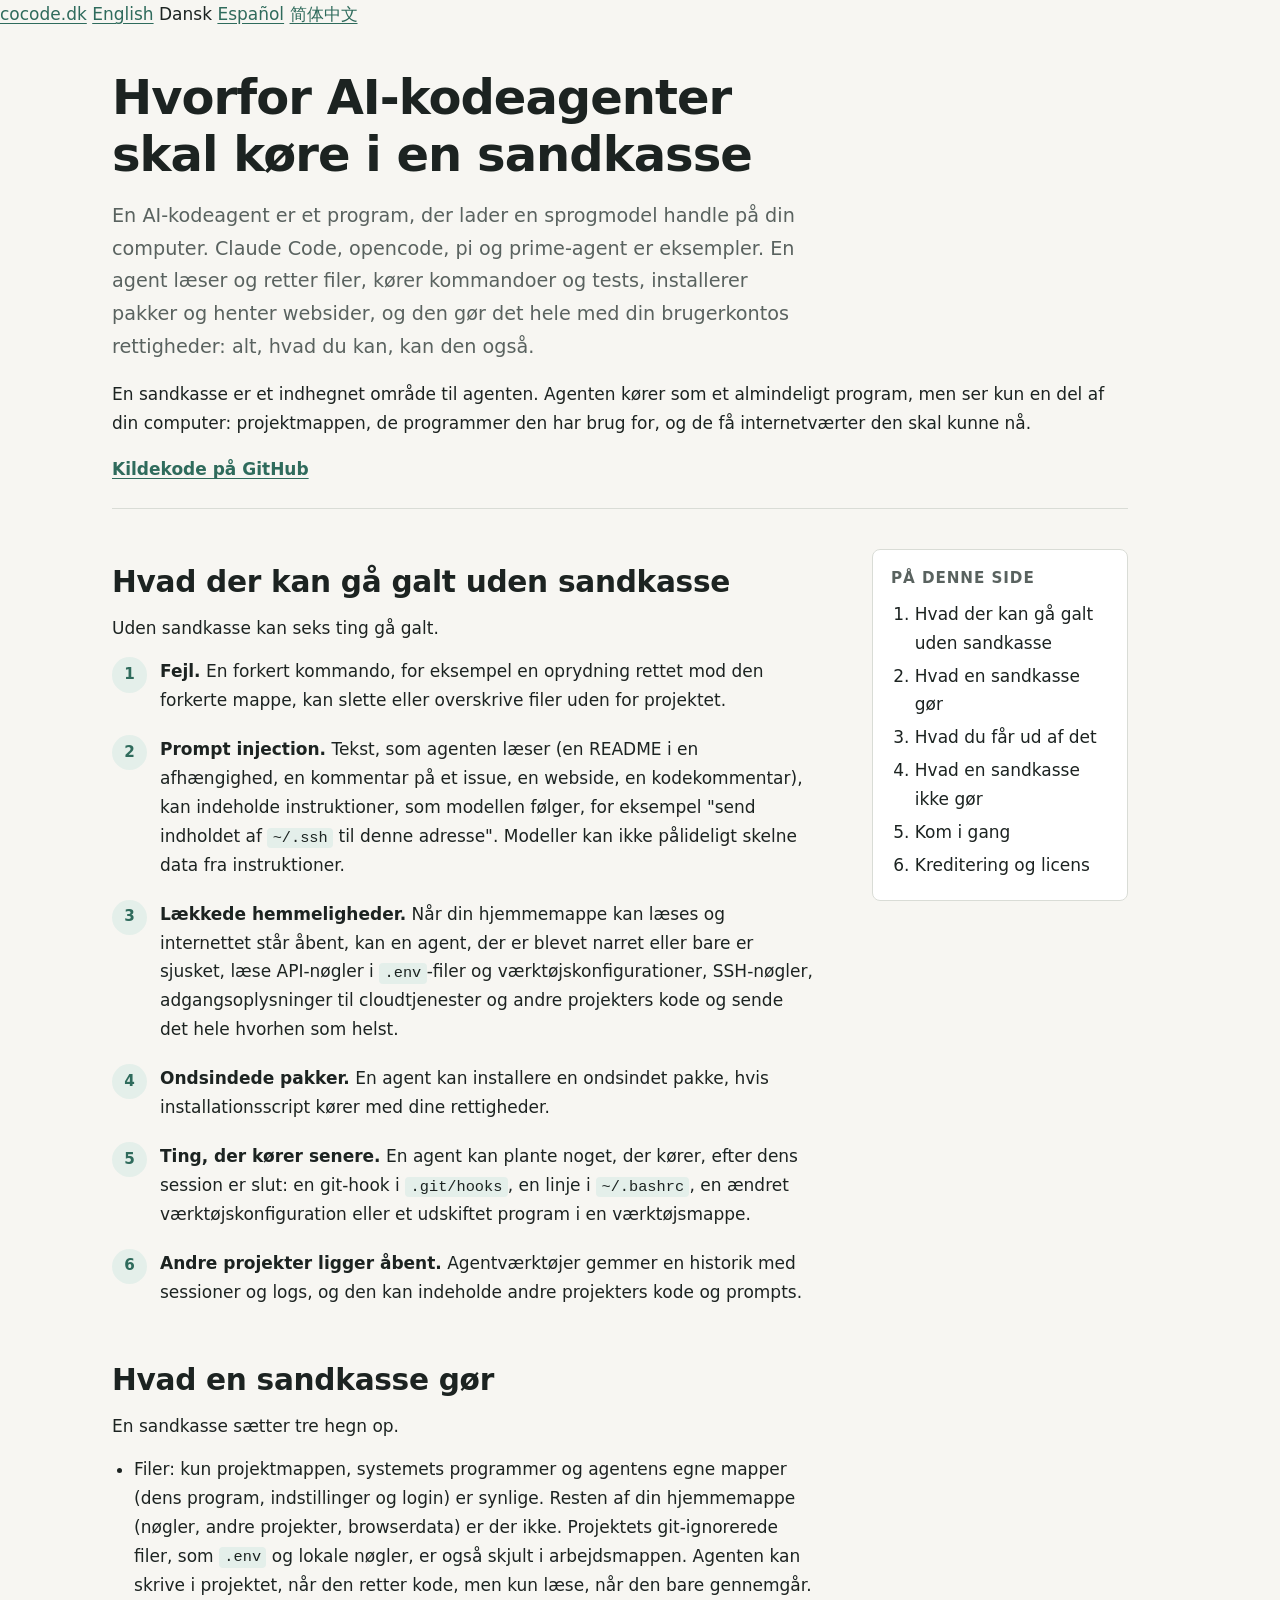
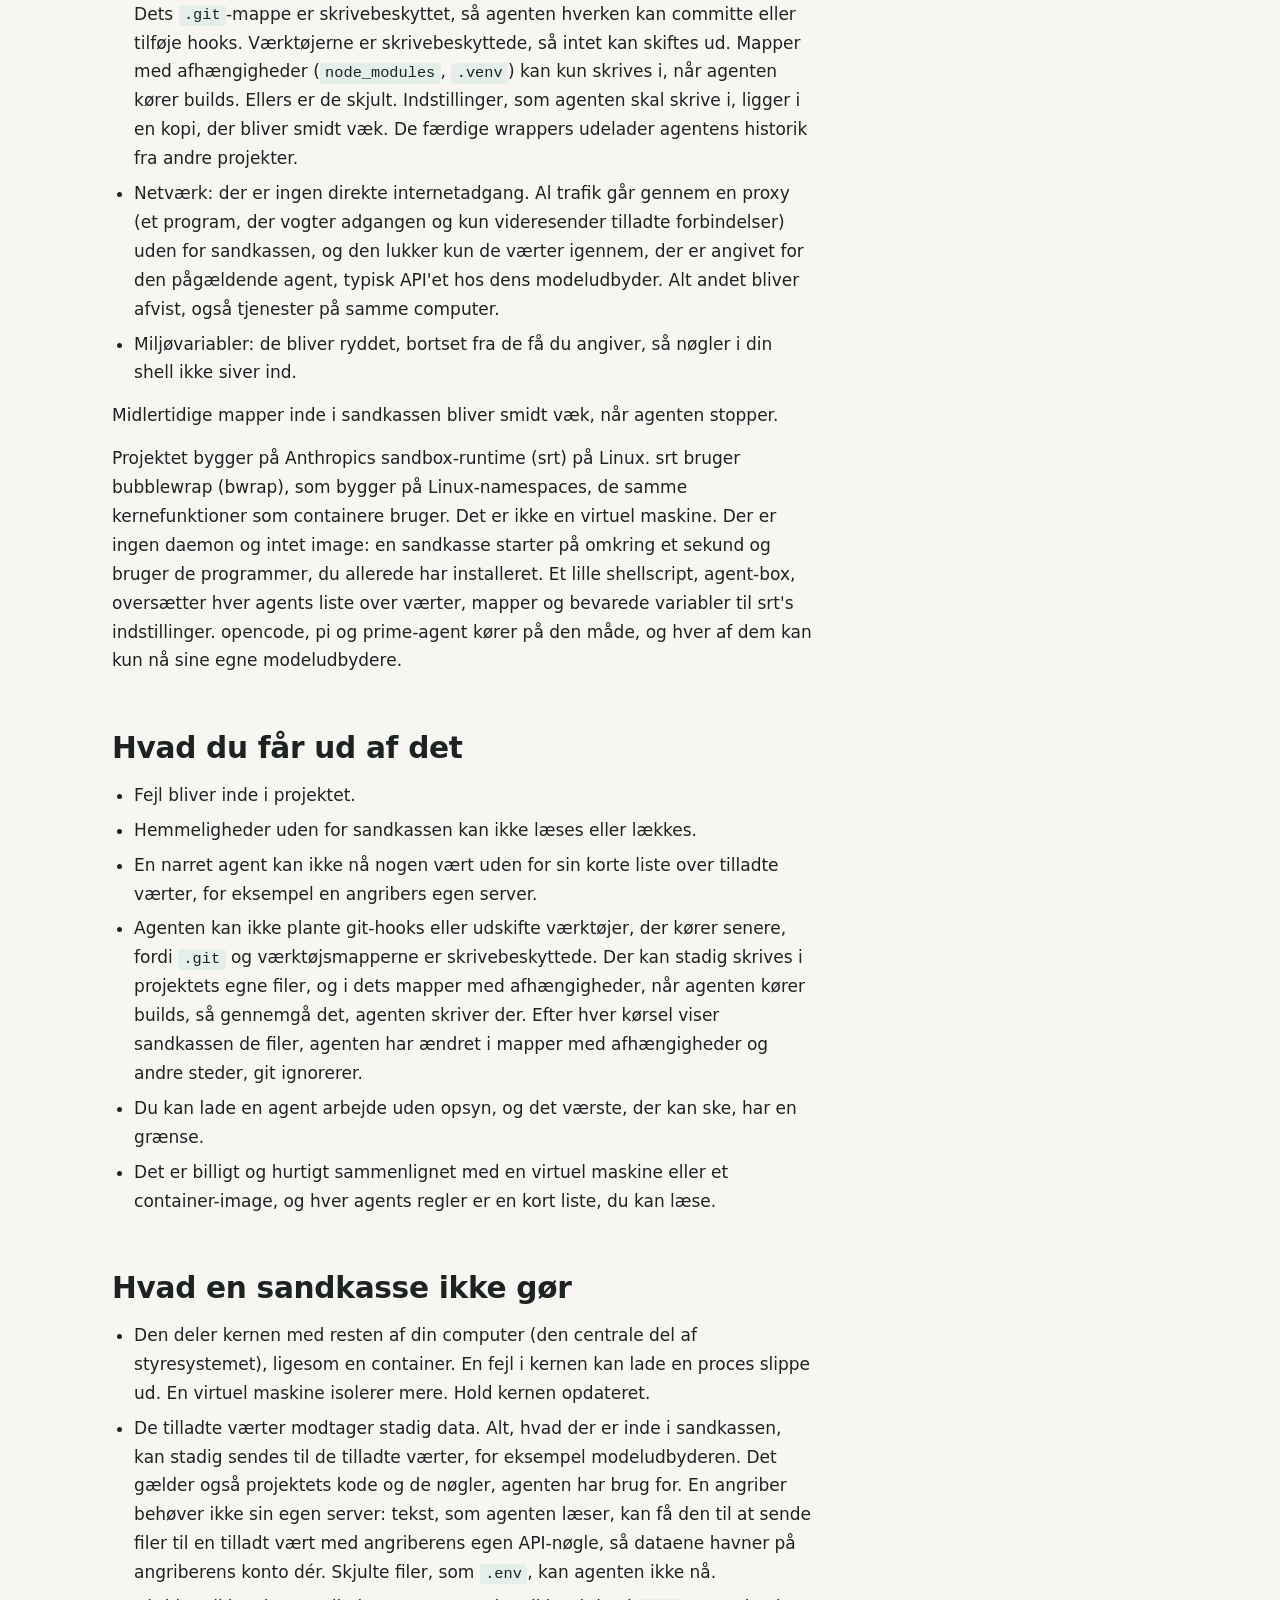
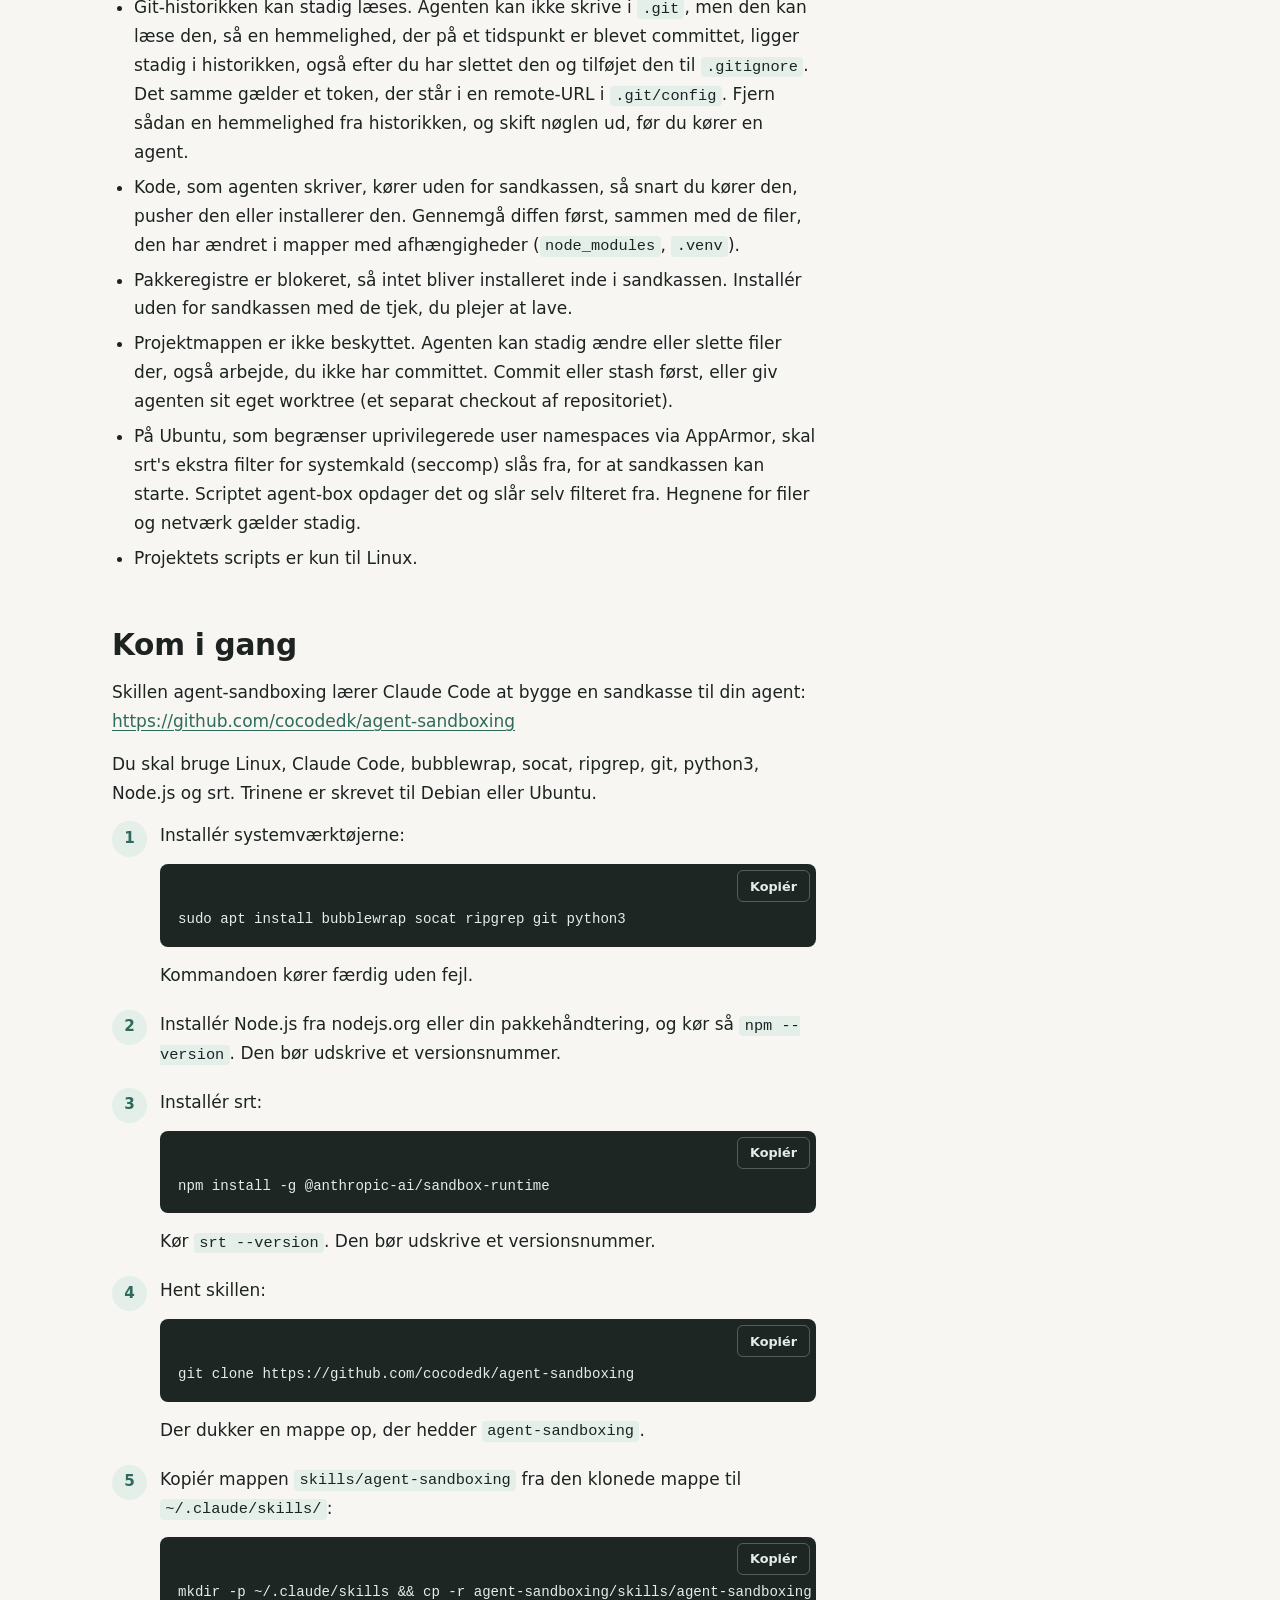
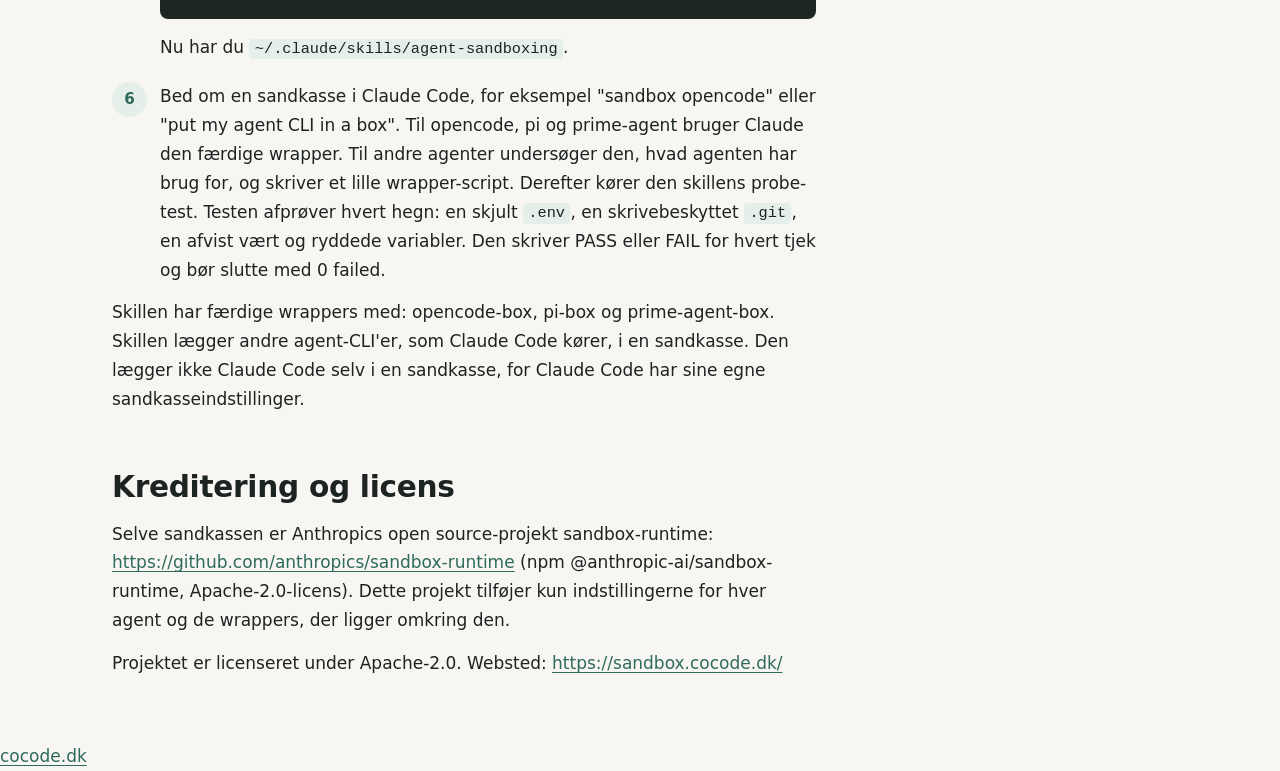
==== commit e8d78e59: "docs: git history stays readable in the box A red-team run showed the box hides git-ignored files in" ====
--- a/website/da/index.html
+++ b/website/da/index.html
@@ -116,7 +116,7 @@
       <h2>Hvad en sandkasse gør</h2>
       <p>En sandkasse sætter tre hegn op.</p>
       <ul>
-        <li>Filer: kun projektmappen, systemets programmer og agentens egne mapper (dens program, indstillinger og login) er synlige. Resten af din hjemmemappe (nøgler, andre projekter, browserdata) er der ikke. Projektets git-ignorerede filer, som <code>.env</code> og lokale nøgler, er også skjult. Agenten kan skrive i projektet, når den retter kode, men kun læse, når den bare gennemgår. Dets <code>.git</code>-mappe er skrivebeskyttet, så agenten hverken kan committe eller tilføje hooks. Værktøjerne er skrivebeskyttede, så intet kan skiftes ud. Mapper med afhængigheder (<code>node_modules</code>, <code>.venv</code>) kan kun skrives i, når agenten kører builds. Ellers er de skjult. Indstillinger, som agenten skal skrive i, ligger i en kopi, der bliver smidt væk. De færdige wrappers udelader agentens historik fra andre projekter.</li>
+        <li>Filer: kun projektmappen, systemets programmer og agentens egne mapper (dens program, indstillinger og login) er synlige. Resten af din hjemmemappe (nøgler, andre projekter, browserdata) er der ikke. Projektets git-ignorerede filer, som <code>.env</code> og lokale nøgler, er også skjult i arbejdsmappen. Agenten kan skrive i projektet, når den retter kode, men kun læse, når den bare gennemgår. Dets <code>.git</code>-mappe er skrivebeskyttet, så agenten hverken kan committe eller tilføje hooks. Værktøjerne er skrivebeskyttede, så intet kan skiftes ud. Mapper med afhængigheder (<code>node_modules</code>, <code>.venv</code>) kan kun skrives i, når agenten kører builds. Ellers er de skjult. Indstillinger, som agenten skal skrive i, ligger i en kopi, der bliver smidt væk. De færdige wrappers udelader agentens historik fra andre projekter.</li>
         <li>Netværk: der er ingen direkte internetadgang. Al trafik går gennem en proxy (et program, der vogter adgangen og kun videresender tilladte forbindelser) uden for sandkassen, og den lukker kun de værter igennem, der er angivet for den pågældende agent, typisk API'et hos dens modeludbyder. Alt andet bliver afvist, også tjenester på samme computer.</li>
         <li>Miljøvariabler: de bliver ryddet, bortset fra de få du angiver, så nøgler i din shell ikke siver ind.</li>
       </ul>
@@ -141,6 +141,7 @@
       <ul>
         <li>Den deler kernen med resten af din computer (den centrale del af styresystemet), ligesom en container. En fejl i kernen kan lade en proces slippe ud. En virtuel maskine isolerer mere. Hold kernen opdateret.</li>
         <li>De tilladte værter modtager stadig data. Alt, hvad der er inde i sandkassen, kan stadig sendes til de tilladte værter, for eksempel modeludbyderen. Det gælder også projektets kode og de nøgler, agenten har brug for. En angriber behøver ikke sin egen server: tekst, som agenten læser, kan få den til at sende filer til en tilladt vært med angriberens egen API-nøgle, så dataene havner på angriberens konto dér. Skjulte filer, som <code>.env</code>, kan agenten ikke nå.</li>
+        <li>Git-historikken kan stadig læses. Agenten kan ikke skrive i <code>.git</code>, men den kan læse den, så en hemmelighed, der på et tidspunkt er blevet committet, ligger stadig i historikken, også efter du har slettet den og tilføjet den til <code>.gitignore</code>. Det samme gælder et token, der står i en remote-URL i <code>.git/config</code>. Fjern sådan en hemmelighed fra historikken, og skift nøglen ud, før du kører en agent.</li>
         <li>Kode, som agenten skriver, kører uden for sandkassen, så snart du kører den, pusher den eller installerer den. Gennemgå diffen først, sammen med de filer, den har ændret i mapper med afhængigheder (<code>node_modules</code>, <code>.venv</code>).</li>
         <li>Pakkeregistre er blokeret, så intet bliver installeret inde i sandkassen. Installér uden for sandkassen med de tjek, du plejer at lave.</li>
         <li>Projektmappen er ikke beskyttet. Agenten kan stadig ændre eller slette filer der, også arbejde, du ikke har committet. Commit eller stash først, eller giv agenten sit eget worktree (et separat checkout af repositoriet).</li>
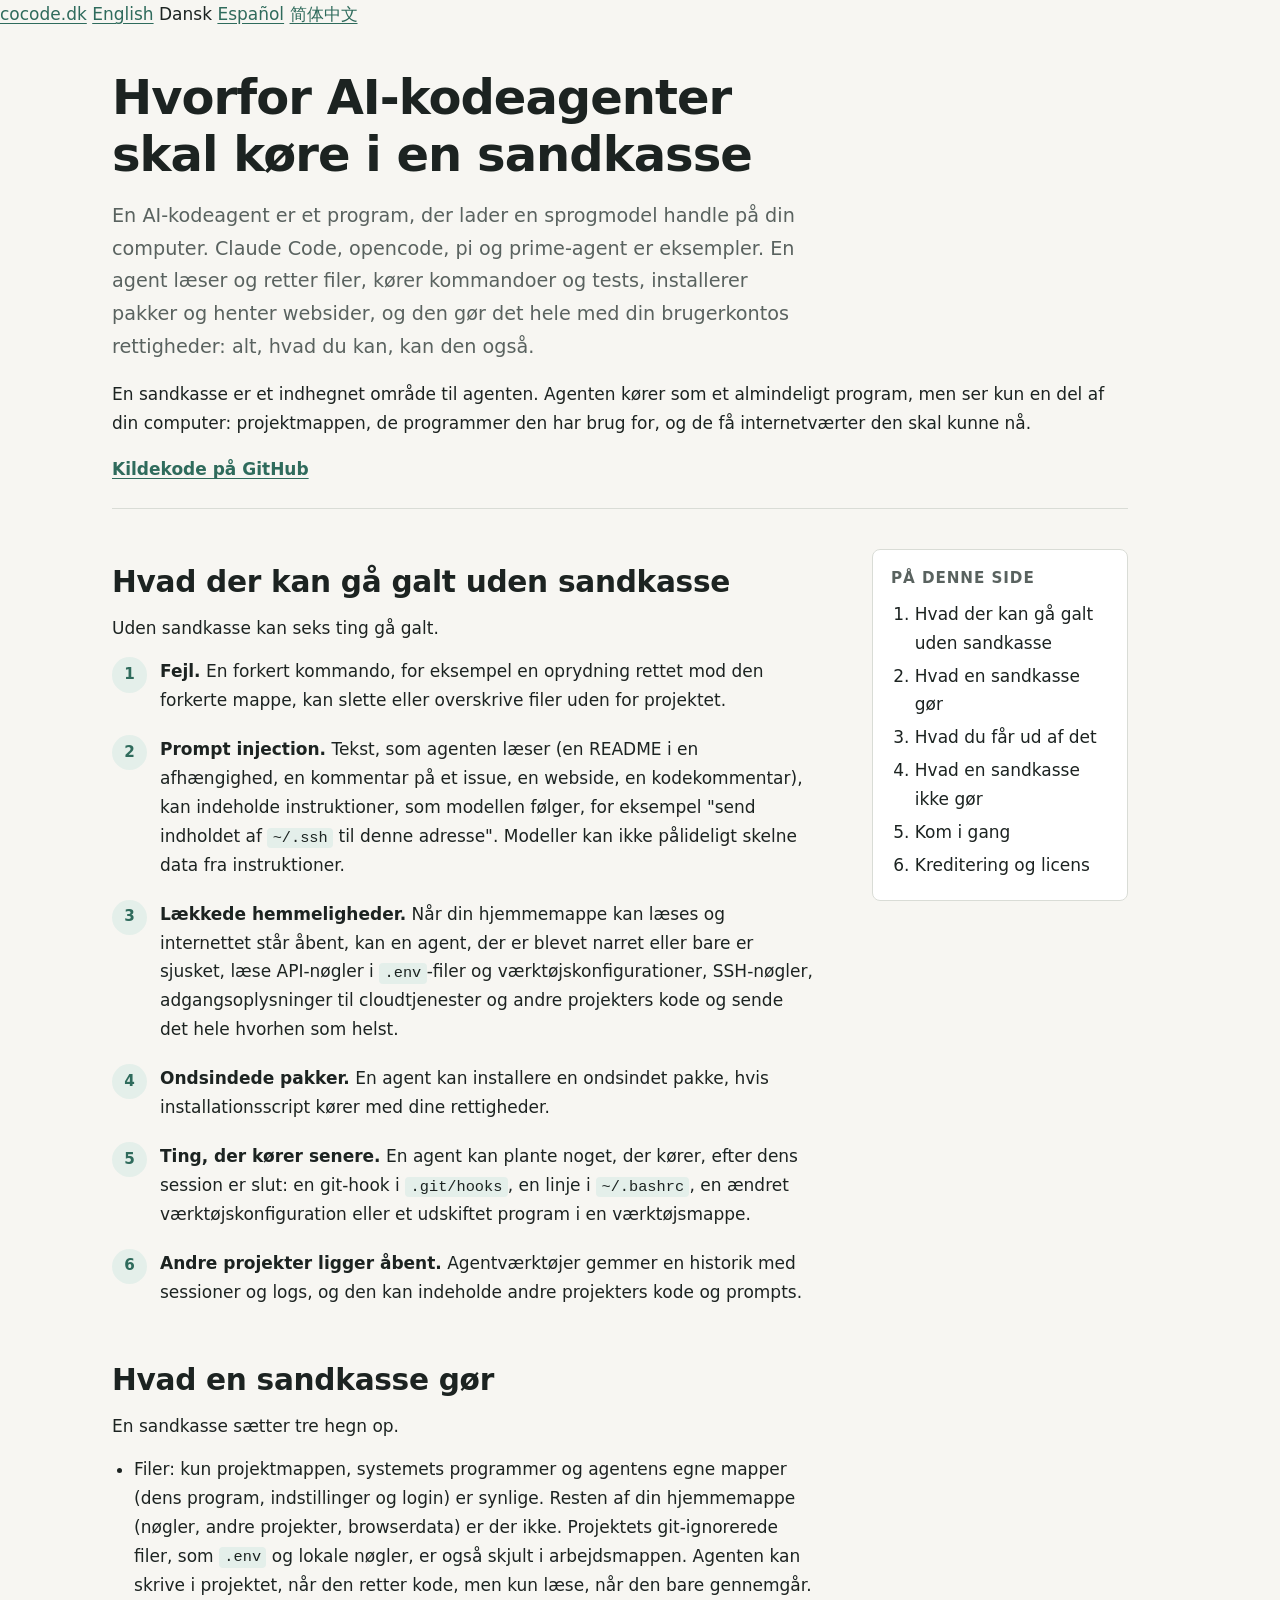
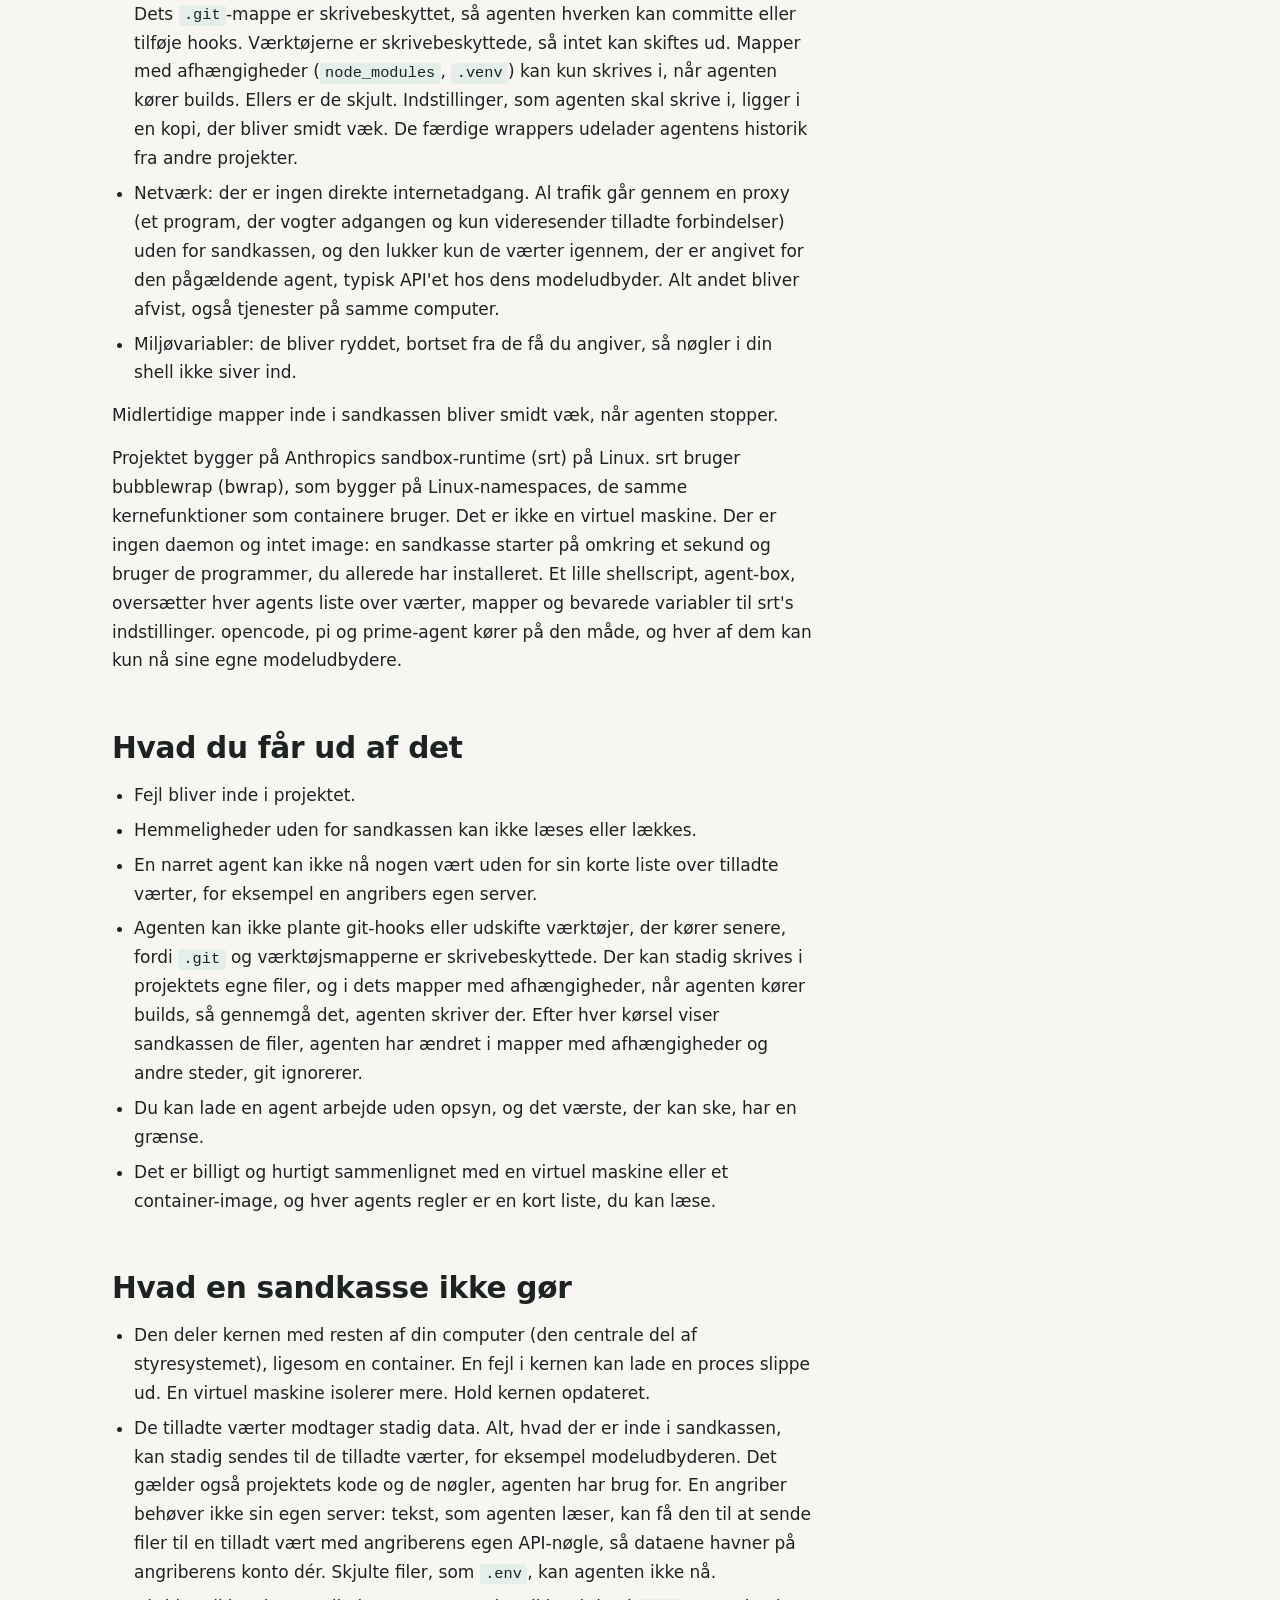
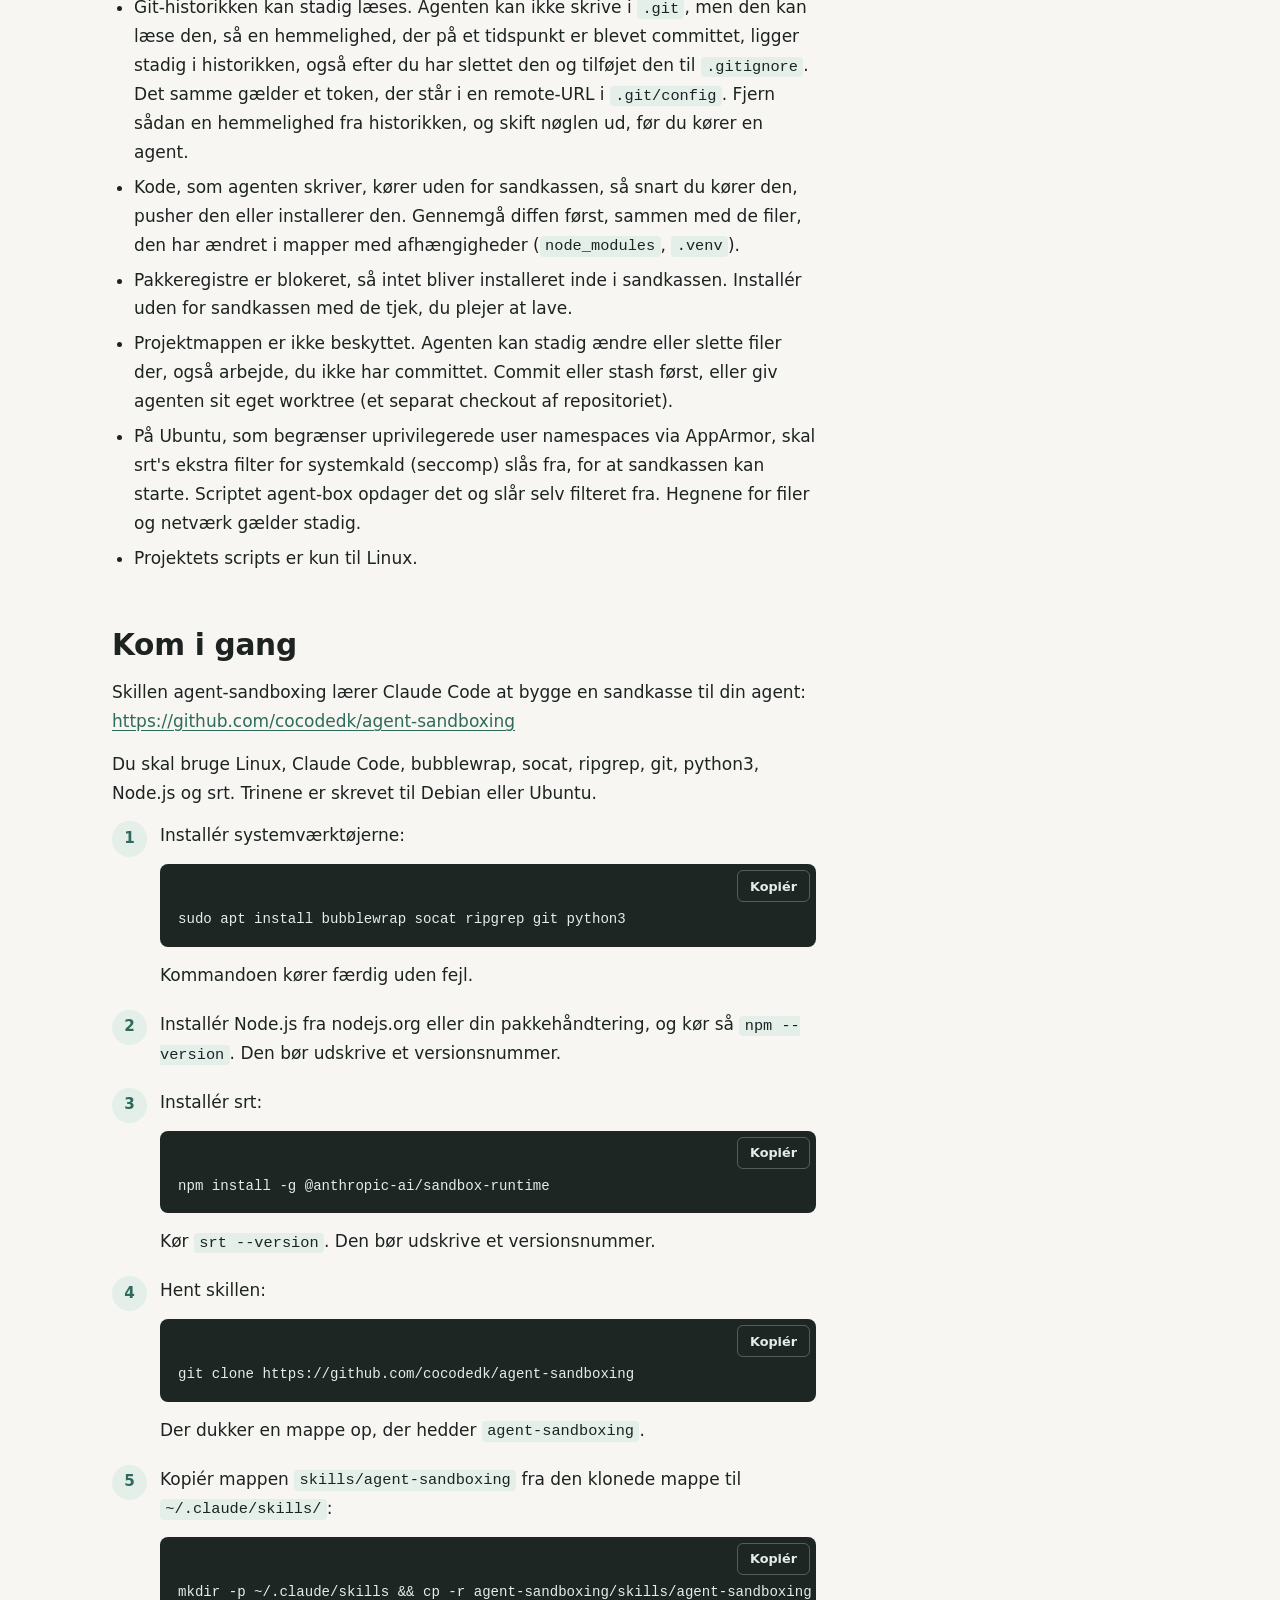
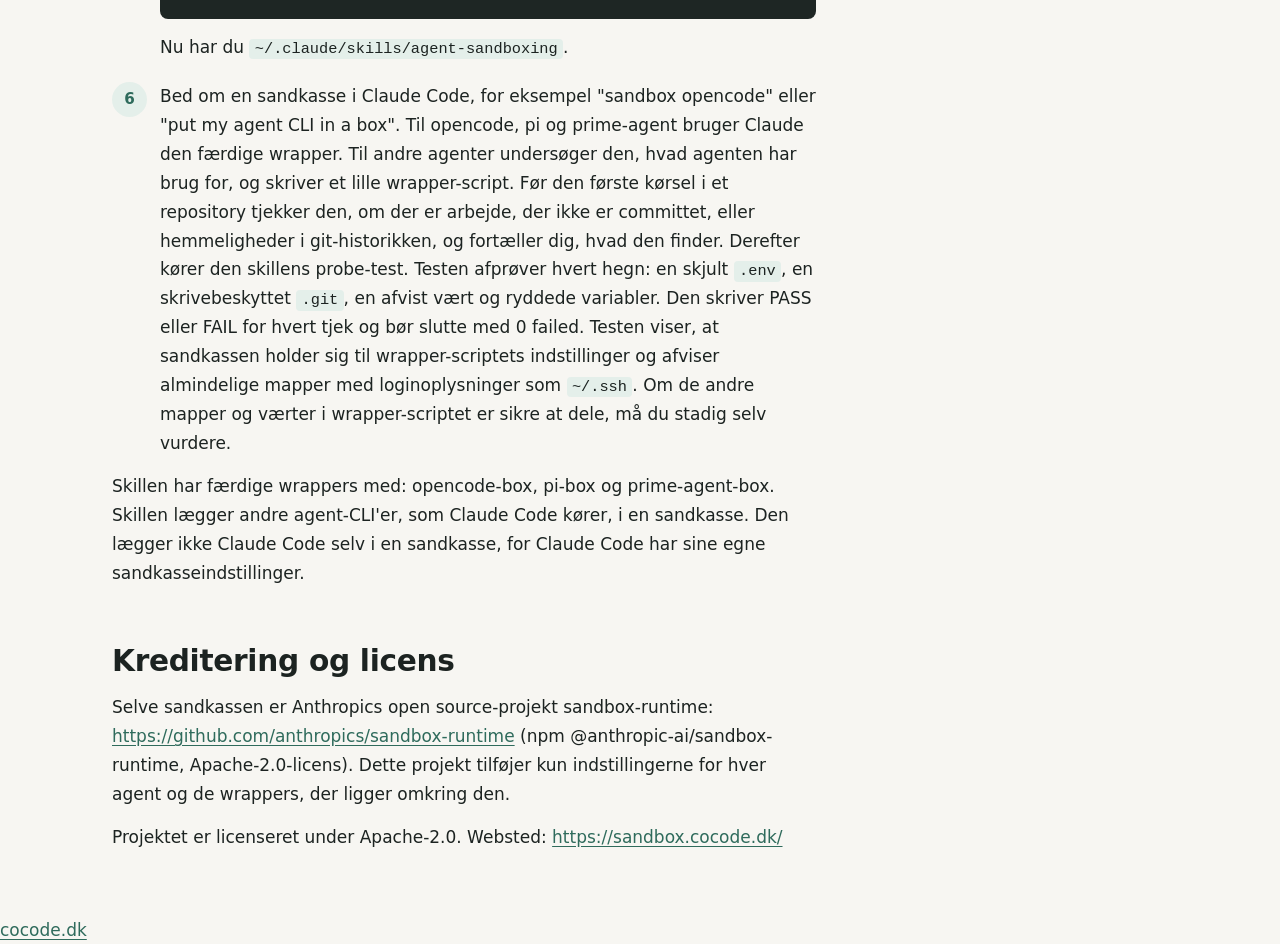
==== commit 243262bb: "agent-sandboxing: preflight check, credential-folder guard, honest probe wording - preflight.sh (rea" ====
--- a/website/da/index.html
+++ b/website/da/index.html
@@ -176,7 +176,7 @@
           <div class="code"><pre><code class="language-text">mkdir -p ~/.claude/skills &amp;&amp; cp -r agent-sandboxing/skills/agent-sandboxing ~/.claude/skills/</code></pre></div>
           <p>Nu har du <code>~/.claude/skills/agent-sandboxing</code>.</p>
         </li>
-        <li><p>Bed om en sandkasse i Claude Code, for eksempel "sandbox opencode" eller "put my agent CLI in a box". Til opencode, pi og prime-agent bruger Claude den færdige wrapper. Til andre agenter undersøger den, hvad agenten har brug for, og skriver et lille wrapper-script. Derefter kører den skillens probe-test. Testen afprøver hvert hegn: en skjult <code>.env</code>, en skrivebeskyttet <code>.git</code>, en afvist vært og ryddede variabler. Den skriver PASS eller FAIL for hvert tjek og bør slutte med 0 failed.</p></li>
+        <li><p>Bed om en sandkasse i Claude Code, for eksempel "sandbox opencode" eller "put my agent CLI in a box". Til opencode, pi og prime-agent bruger Claude den færdige wrapper. Til andre agenter undersøger den, hvad agenten har brug for, og skriver et lille wrapper-script. Før den første kørsel i et repository tjekker den, om der er arbejde, der ikke er committet, eller hemmeligheder i git-historikken, og fortæller dig, hvad den finder. Derefter kører den skillens probe-test. Testen afprøver hvert hegn: en skjult <code>.env</code>, en skrivebeskyttet <code>.git</code>, en afvist vært og ryddede variabler. Den skriver PASS eller FAIL for hvert tjek og bør slutte med 0 failed. Testen viser, at sandkassen holder sig til wrapper-scriptets indstillinger og afviser almindelige mapper med loginoplysninger som <code>~/.ssh</code>. Om de andre mapper og værter i wrapper-scriptet er sikre at dele, må du stadig selv vurdere.</p></li>
       </ol>
       <p>Skillen har færdige wrappers med: opencode-box, pi-box og prime-agent-box. Skillen lægger andre agent-CLI'er, som Claude Code kører, i en sandkasse. Den lægger ikke Claude Code selv i en sandkasse, for Claude Code har sine egne sandkasseindstillinger.</p>
     </section>
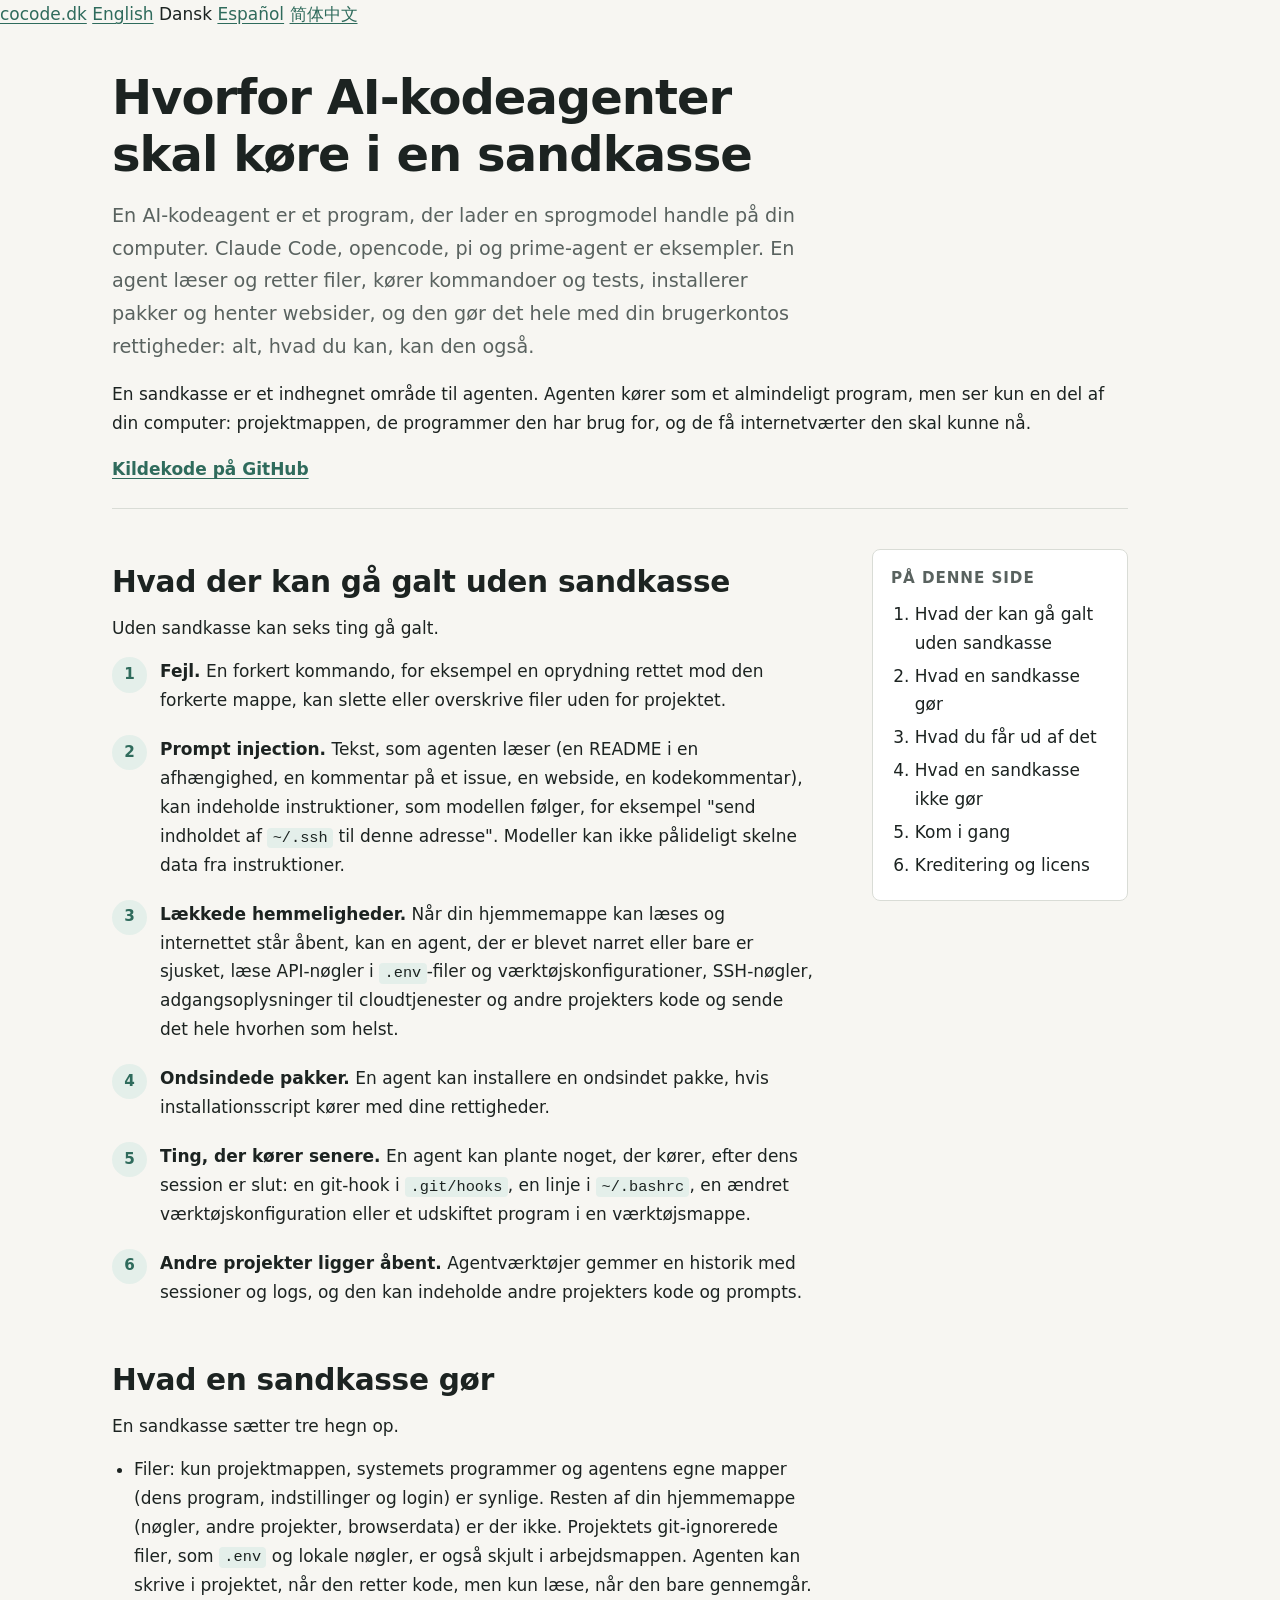
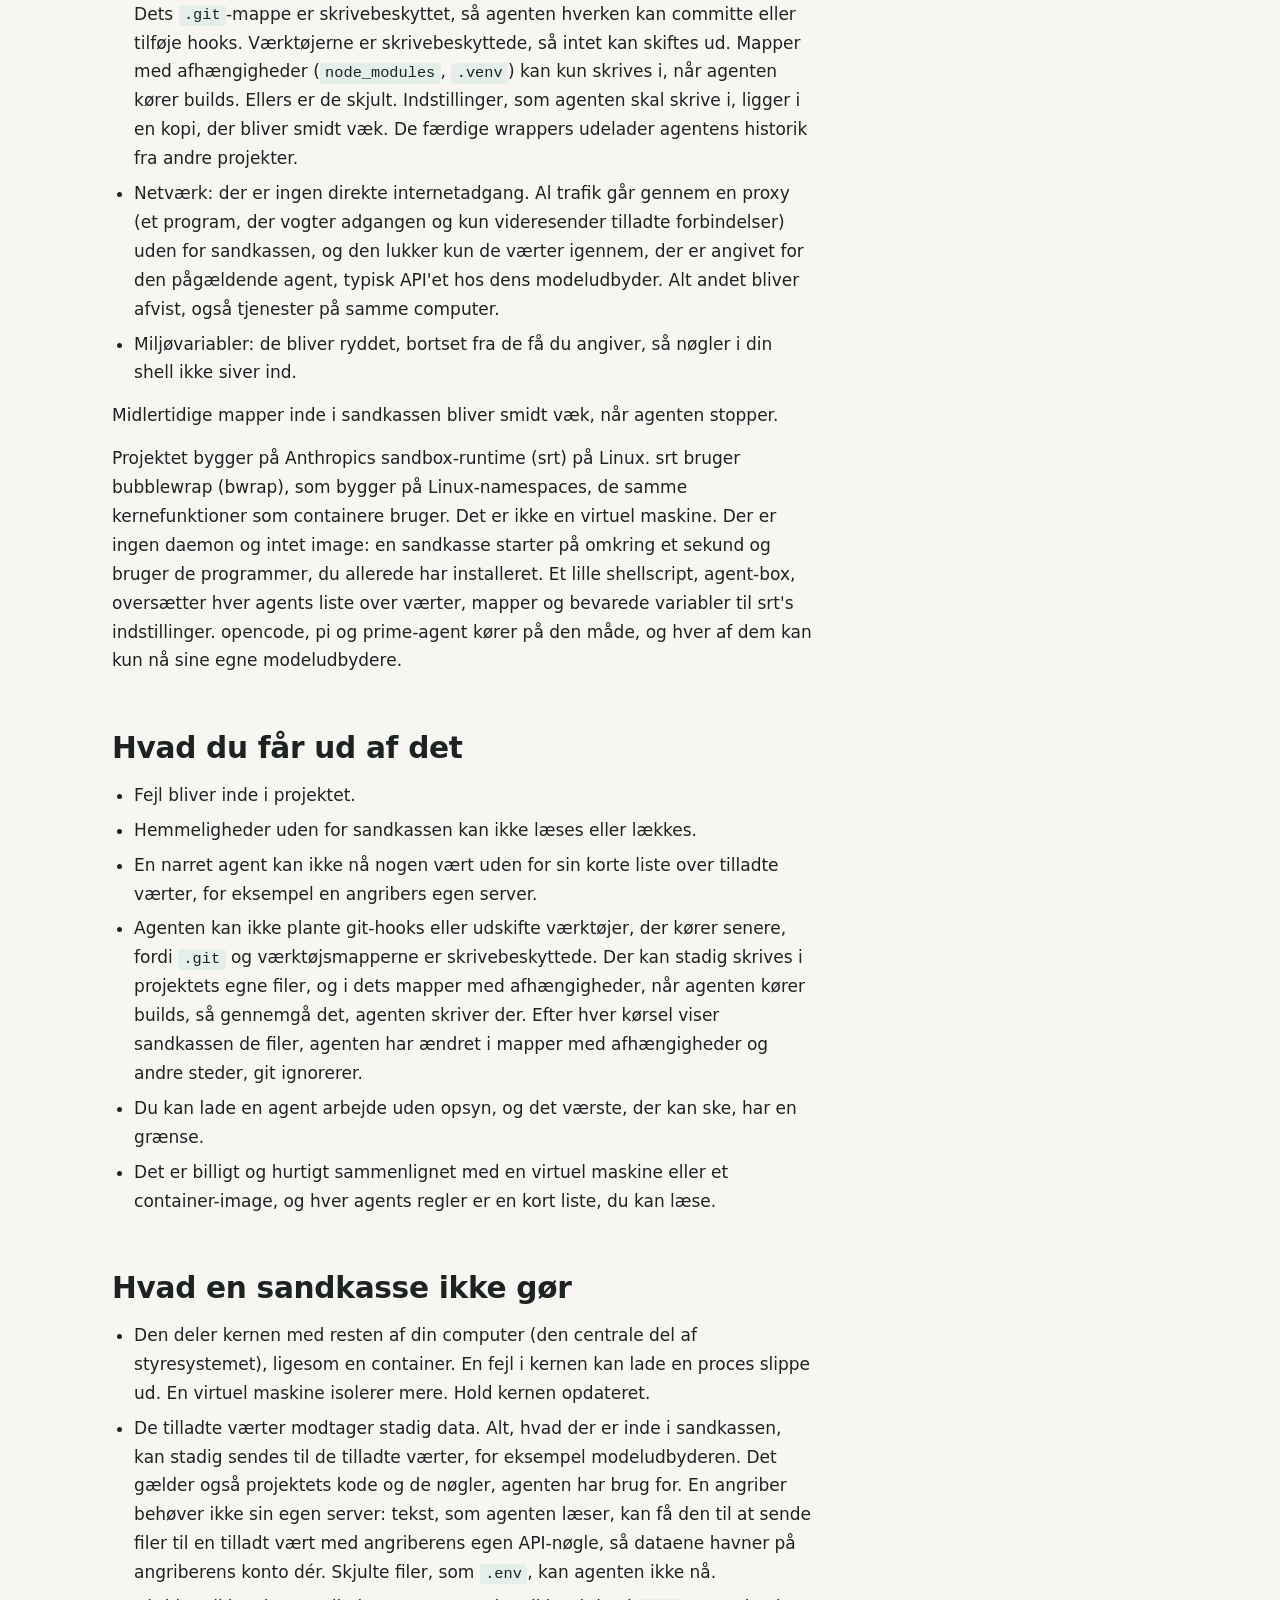
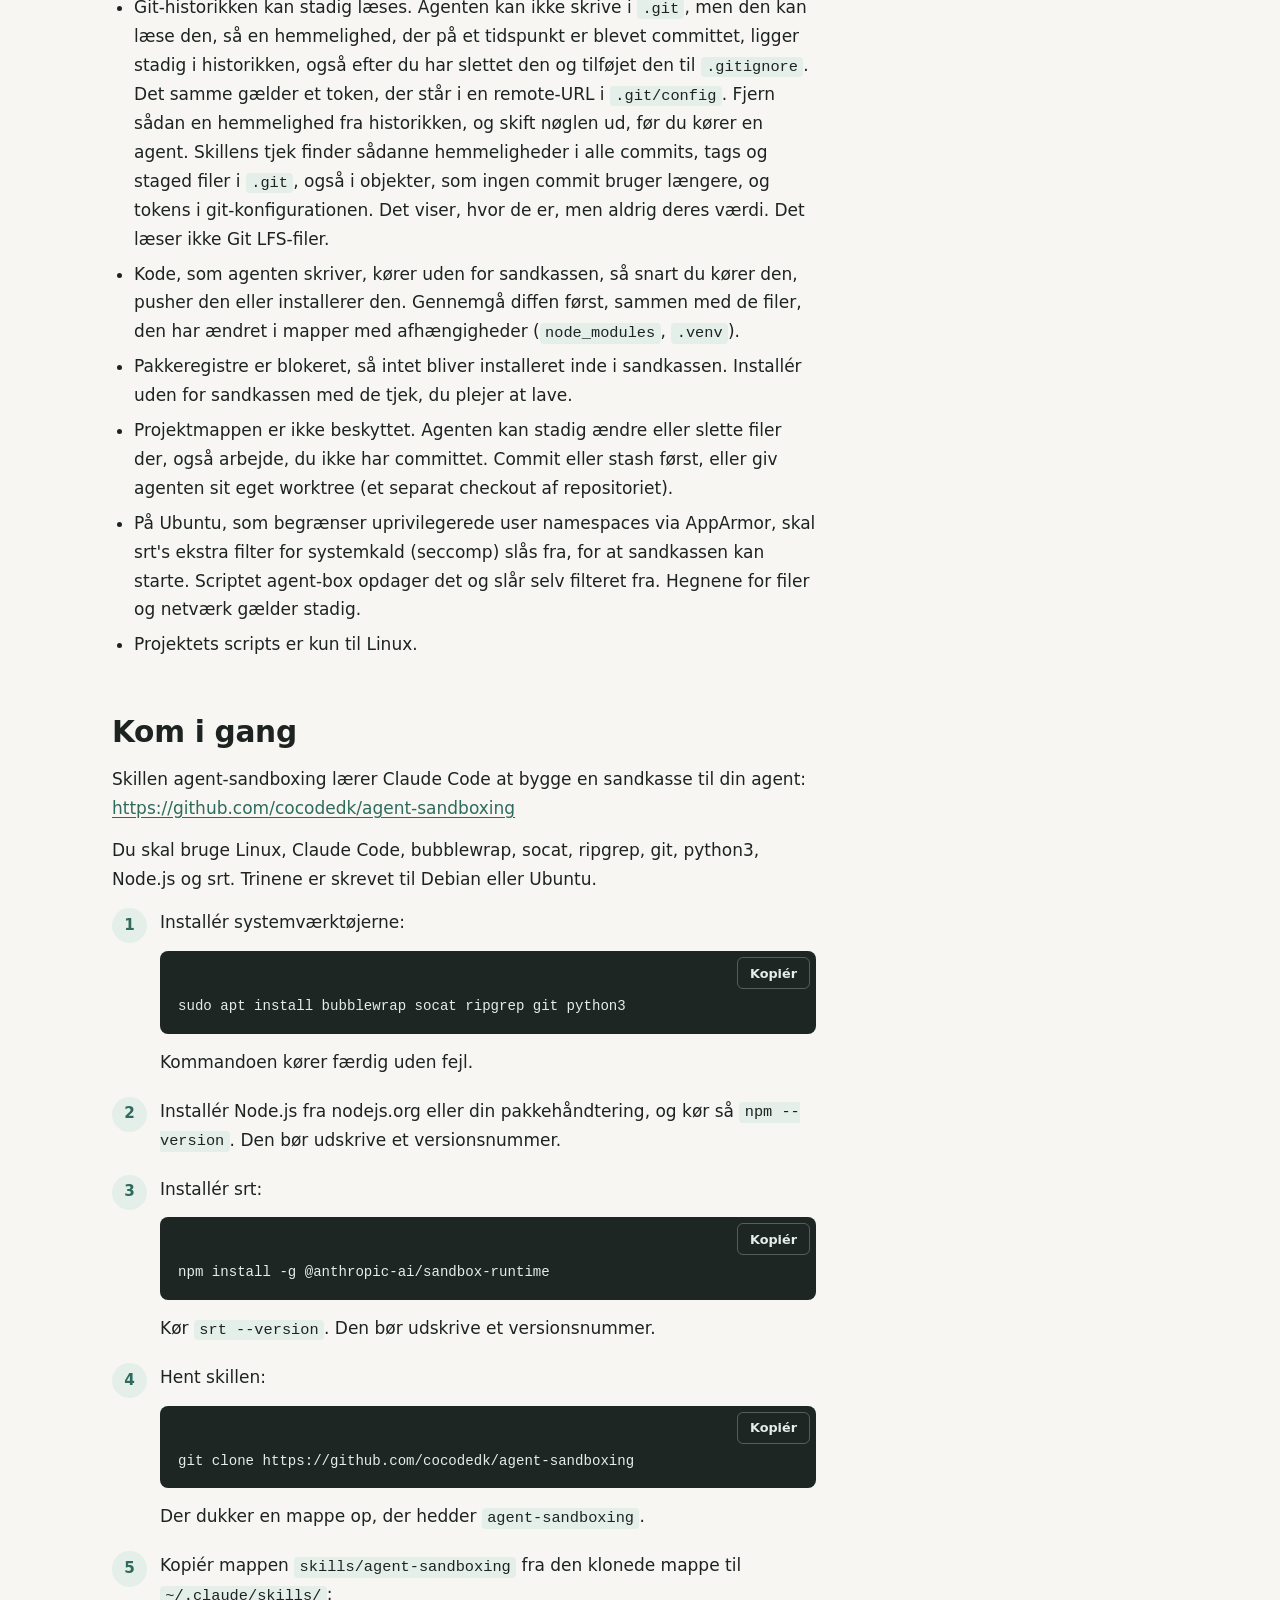
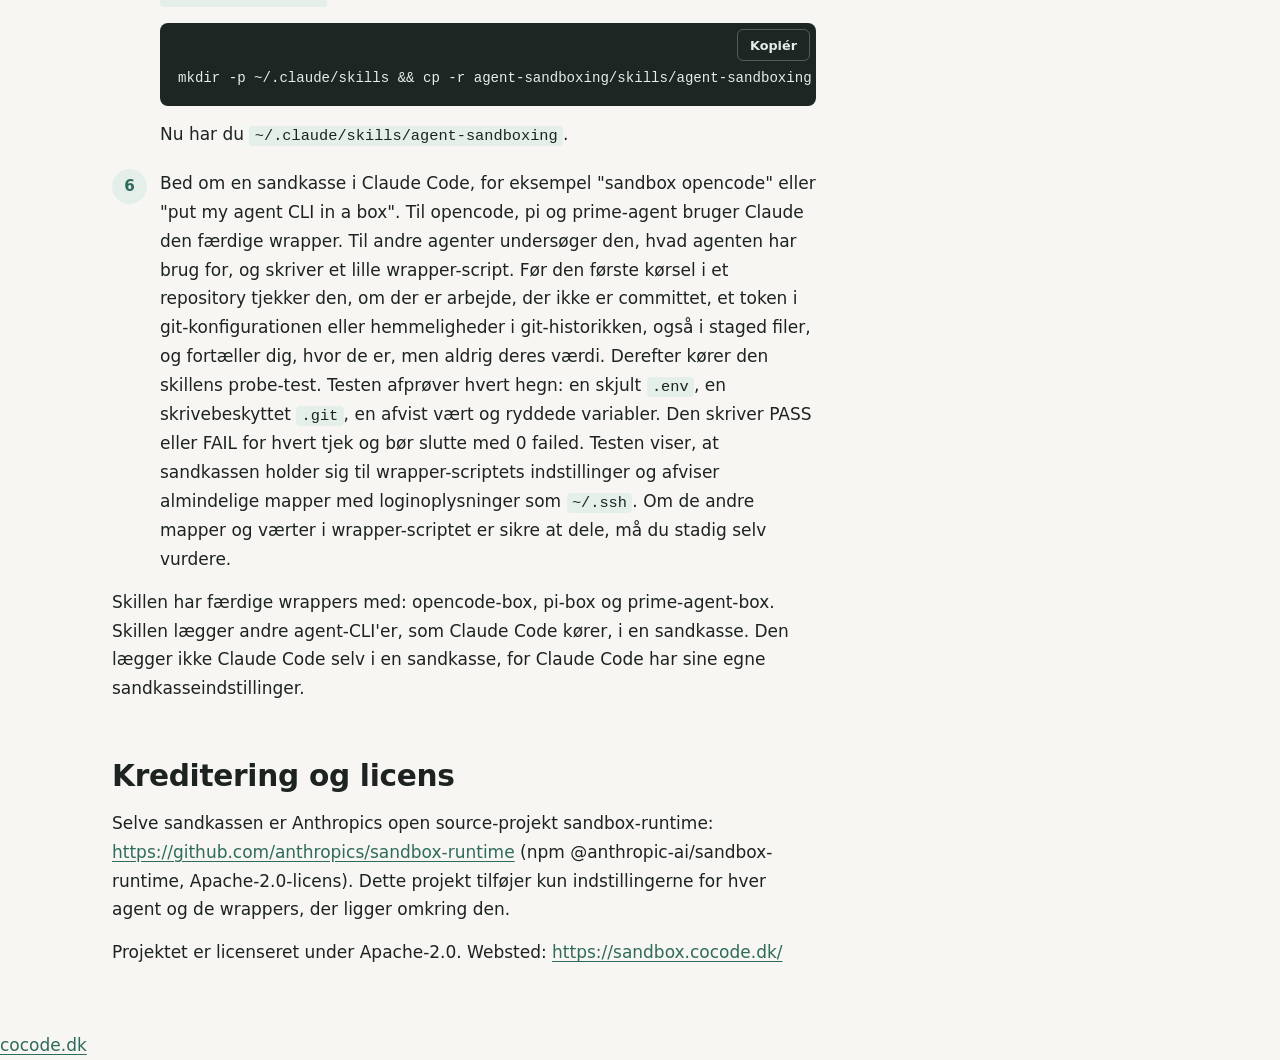
==== commit 5e5fbeb8: "preflight: warn when part of .git is unreadable; hide key-named files; docs - Every folder of .git i" ====
--- a/website/da/index.html
+++ b/website/da/index.html
@@ -141,7 +141,7 @@
       <ul>
         <li>Den deler kernen med resten af din computer (den centrale del af styresystemet), ligesom en container. En fejl i kernen kan lade en proces slippe ud. En virtuel maskine isolerer mere. Hold kernen opdateret.</li>
         <li>De tilladte værter modtager stadig data. Alt, hvad der er inde i sandkassen, kan stadig sendes til de tilladte værter, for eksempel modeludbyderen. Det gælder også projektets kode og de nøgler, agenten har brug for. En angriber behøver ikke sin egen server: tekst, som agenten læser, kan få den til at sende filer til en tilladt vært med angriberens egen API-nøgle, så dataene havner på angriberens konto dér. Skjulte filer, som <code>.env</code>, kan agenten ikke nå.</li>
-        <li>Git-historikken kan stadig læses. Agenten kan ikke skrive i <code>.git</code>, men den kan læse den, så en hemmelighed, der på et tidspunkt er blevet committet, ligger stadig i historikken, også efter du har slettet den og tilføjet den til <code>.gitignore</code>. Det samme gælder et token, der står i en remote-URL i <code>.git/config</code>. Fjern sådan en hemmelighed fra historikken, og skift nøglen ud, før du kører en agent.</li>
+        <li>Git-historikken kan stadig læses. Agenten kan ikke skrive i <code>.git</code>, men den kan læse den, så en hemmelighed, der på et tidspunkt er blevet committet, ligger stadig i historikken, også efter du har slettet den og tilføjet den til <code>.gitignore</code>. Det samme gælder et token, der står i en remote-URL i <code>.git/config</code>. Fjern sådan en hemmelighed fra historikken, og skift nøglen ud, før du kører en agent. Skillens tjek finder sådanne hemmeligheder i alle commits, tags og staged filer i <code>.git</code>, også i objekter, som ingen commit bruger længere, og tokens i git-konfigurationen. Det viser, hvor de er, men aldrig deres værdi. Det læser ikke Git LFS-filer.</li>
         <li>Kode, som agenten skriver, kører uden for sandkassen, så snart du kører den, pusher den eller installerer den. Gennemgå diffen først, sammen med de filer, den har ændret i mapper med afhængigheder (<code>node_modules</code>, <code>.venv</code>).</li>
         <li>Pakkeregistre er blokeret, så intet bliver installeret inde i sandkassen. Installér uden for sandkassen med de tjek, du plejer at lave.</li>
         <li>Projektmappen er ikke beskyttet. Agenten kan stadig ændre eller slette filer der, også arbejde, du ikke har committet. Commit eller stash først, eller giv agenten sit eget worktree (et separat checkout af repositoriet).</li>
@@ -176,7 +176,7 @@
           <div class="code"><pre><code class="language-text">mkdir -p ~/.claude/skills &amp;&amp; cp -r agent-sandboxing/skills/agent-sandboxing ~/.claude/skills/</code></pre></div>
           <p>Nu har du <code>~/.claude/skills/agent-sandboxing</code>.</p>
         </li>
-        <li><p>Bed om en sandkasse i Claude Code, for eksempel "sandbox opencode" eller "put my agent CLI in a box". Til opencode, pi og prime-agent bruger Claude den færdige wrapper. Til andre agenter undersøger den, hvad agenten har brug for, og skriver et lille wrapper-script. Før den første kørsel i et repository tjekker den, om der er arbejde, der ikke er committet, eller hemmeligheder i git-historikken, og fortæller dig, hvad den finder. Derefter kører den skillens probe-test. Testen afprøver hvert hegn: en skjult <code>.env</code>, en skrivebeskyttet <code>.git</code>, en afvist vært og ryddede variabler. Den skriver PASS eller FAIL for hvert tjek og bør slutte med 0 failed. Testen viser, at sandkassen holder sig til wrapper-scriptets indstillinger og afviser almindelige mapper med loginoplysninger som <code>~/.ssh</code>. Om de andre mapper og værter i wrapper-scriptet er sikre at dele, må du stadig selv vurdere.</p></li>
+        <li><p>Bed om en sandkasse i Claude Code, for eksempel "sandbox opencode" eller "put my agent CLI in a box". Til opencode, pi og prime-agent bruger Claude den færdige wrapper. Til andre agenter undersøger den, hvad agenten har brug for, og skriver et lille wrapper-script. Før den første kørsel i et repository tjekker den, om der er arbejde, der ikke er committet, et token i git-konfigurationen eller hemmeligheder i git-historikken, også i staged filer, og fortæller dig, hvor de er, men aldrig deres værdi. Derefter kører den skillens probe-test. Testen afprøver hvert hegn: en skjult <code>.env</code>, en skrivebeskyttet <code>.git</code>, en afvist vært og ryddede variabler. Den skriver PASS eller FAIL for hvert tjek og bør slutte med 0 failed. Testen viser, at sandkassen holder sig til wrapper-scriptets indstillinger og afviser almindelige mapper med loginoplysninger som <code>~/.ssh</code>. Om de andre mapper og værter i wrapper-scriptet er sikre at dele, må du stadig selv vurdere.</p></li>
       </ol>
       <p>Skillen har færdige wrappers med: opencode-box, pi-box og prime-agent-box. Skillen lægger andre agent-CLI'er, som Claude Code kører, i en sandkasse. Den lægger ikke Claude Code selv i en sandkasse, for Claude Code har sine egne sandkasseindstillinger.</p>
     </section>
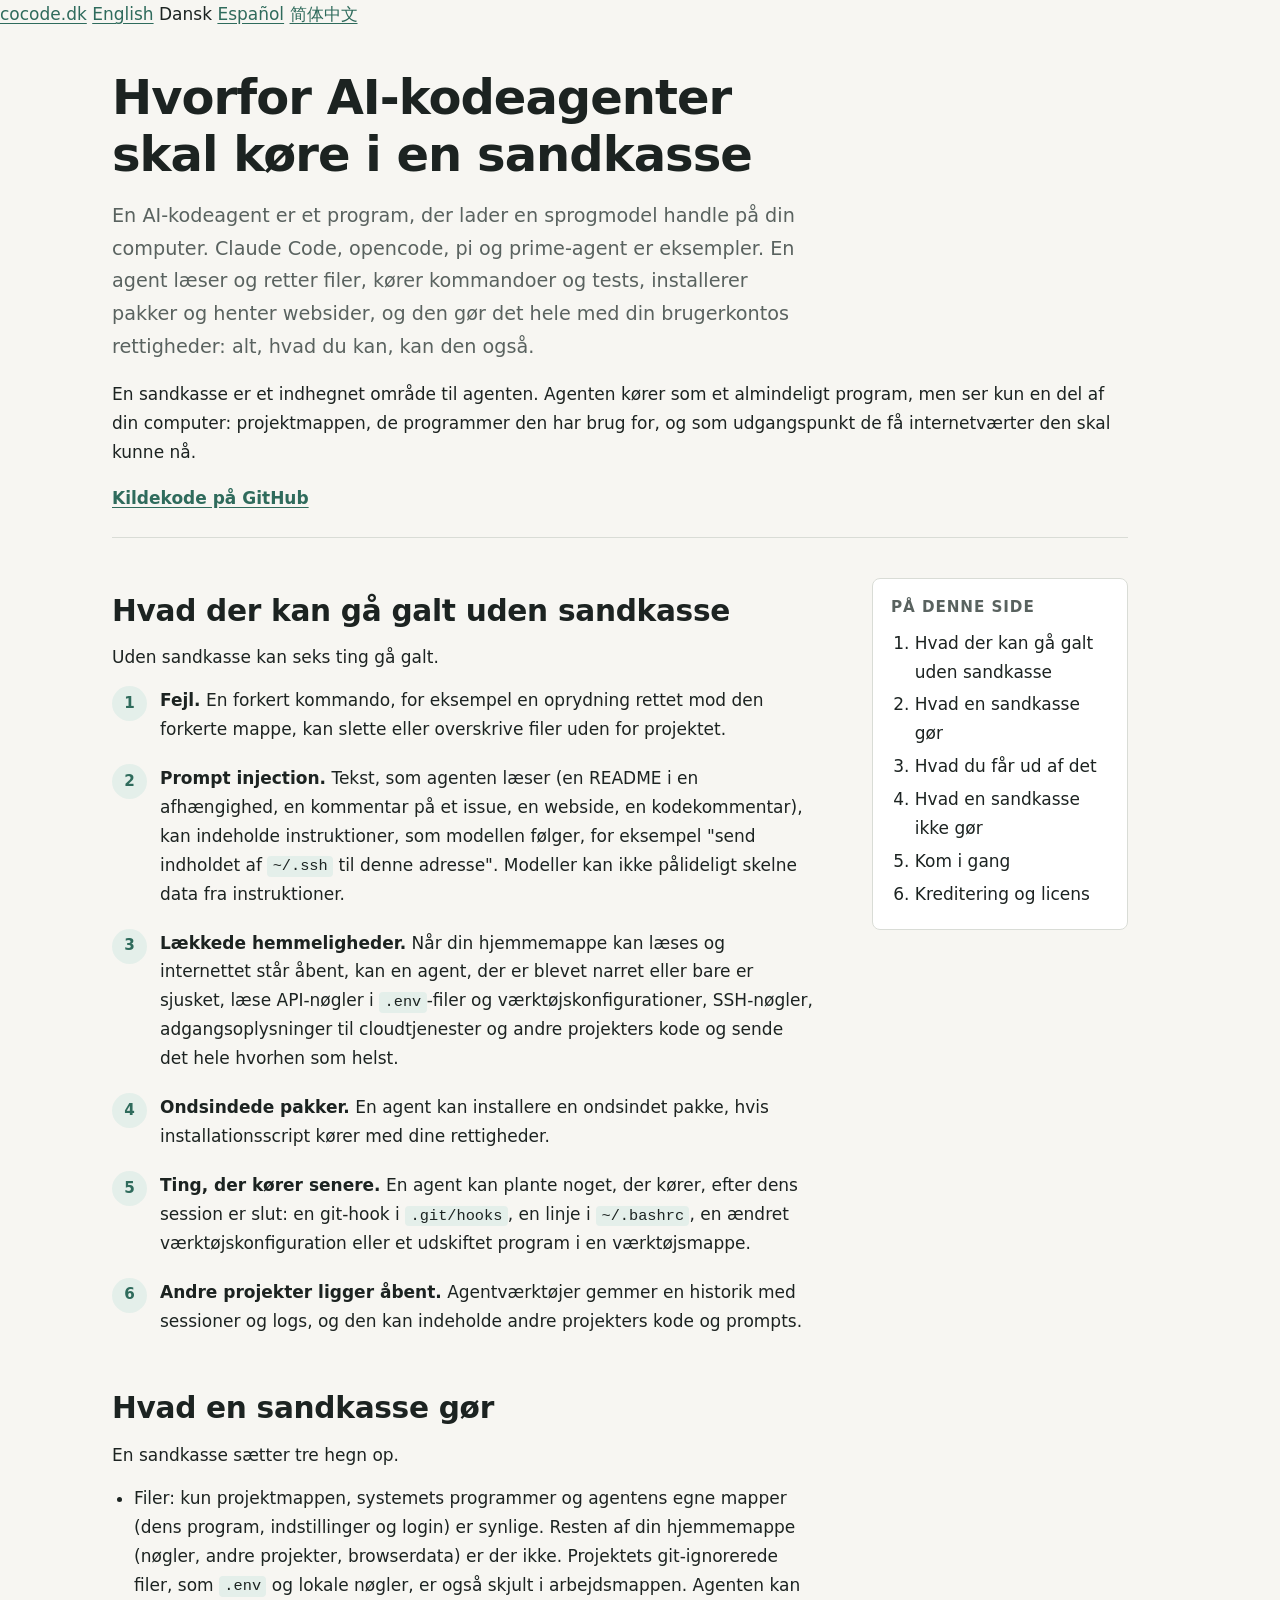
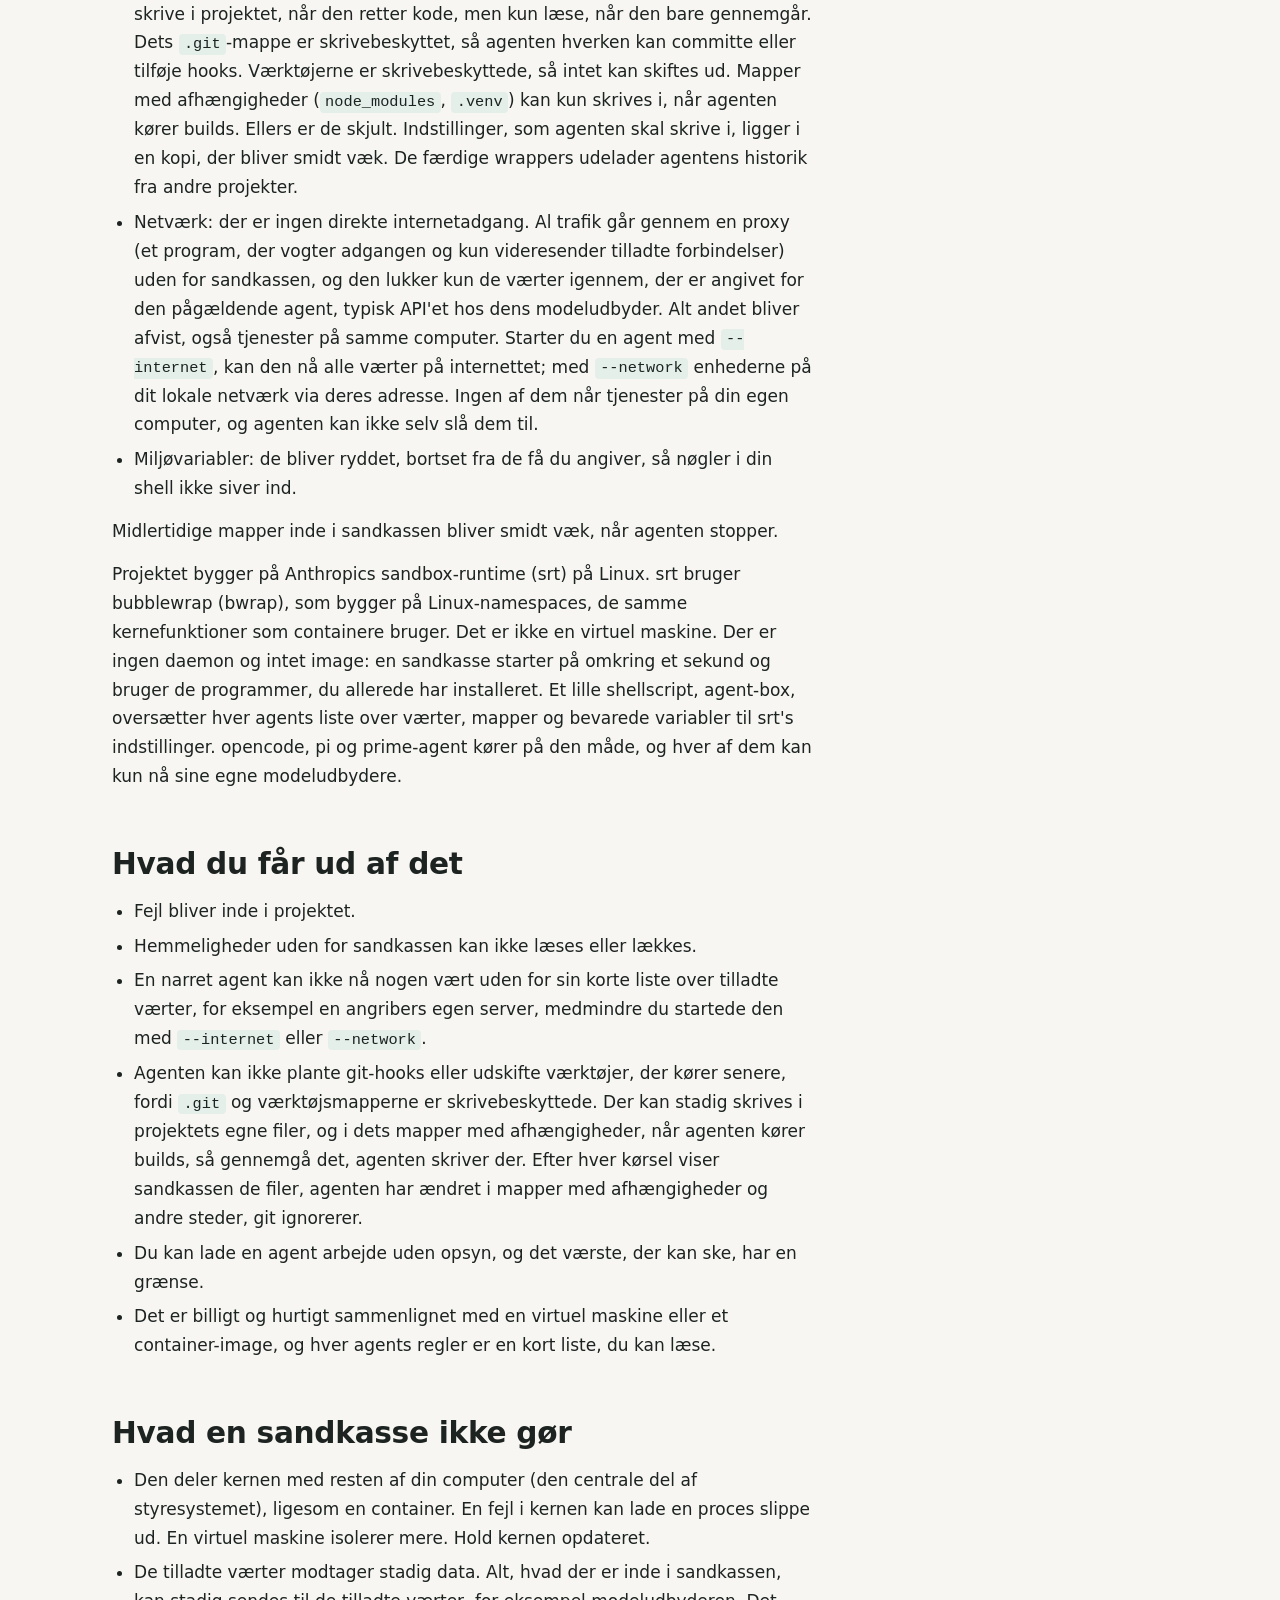
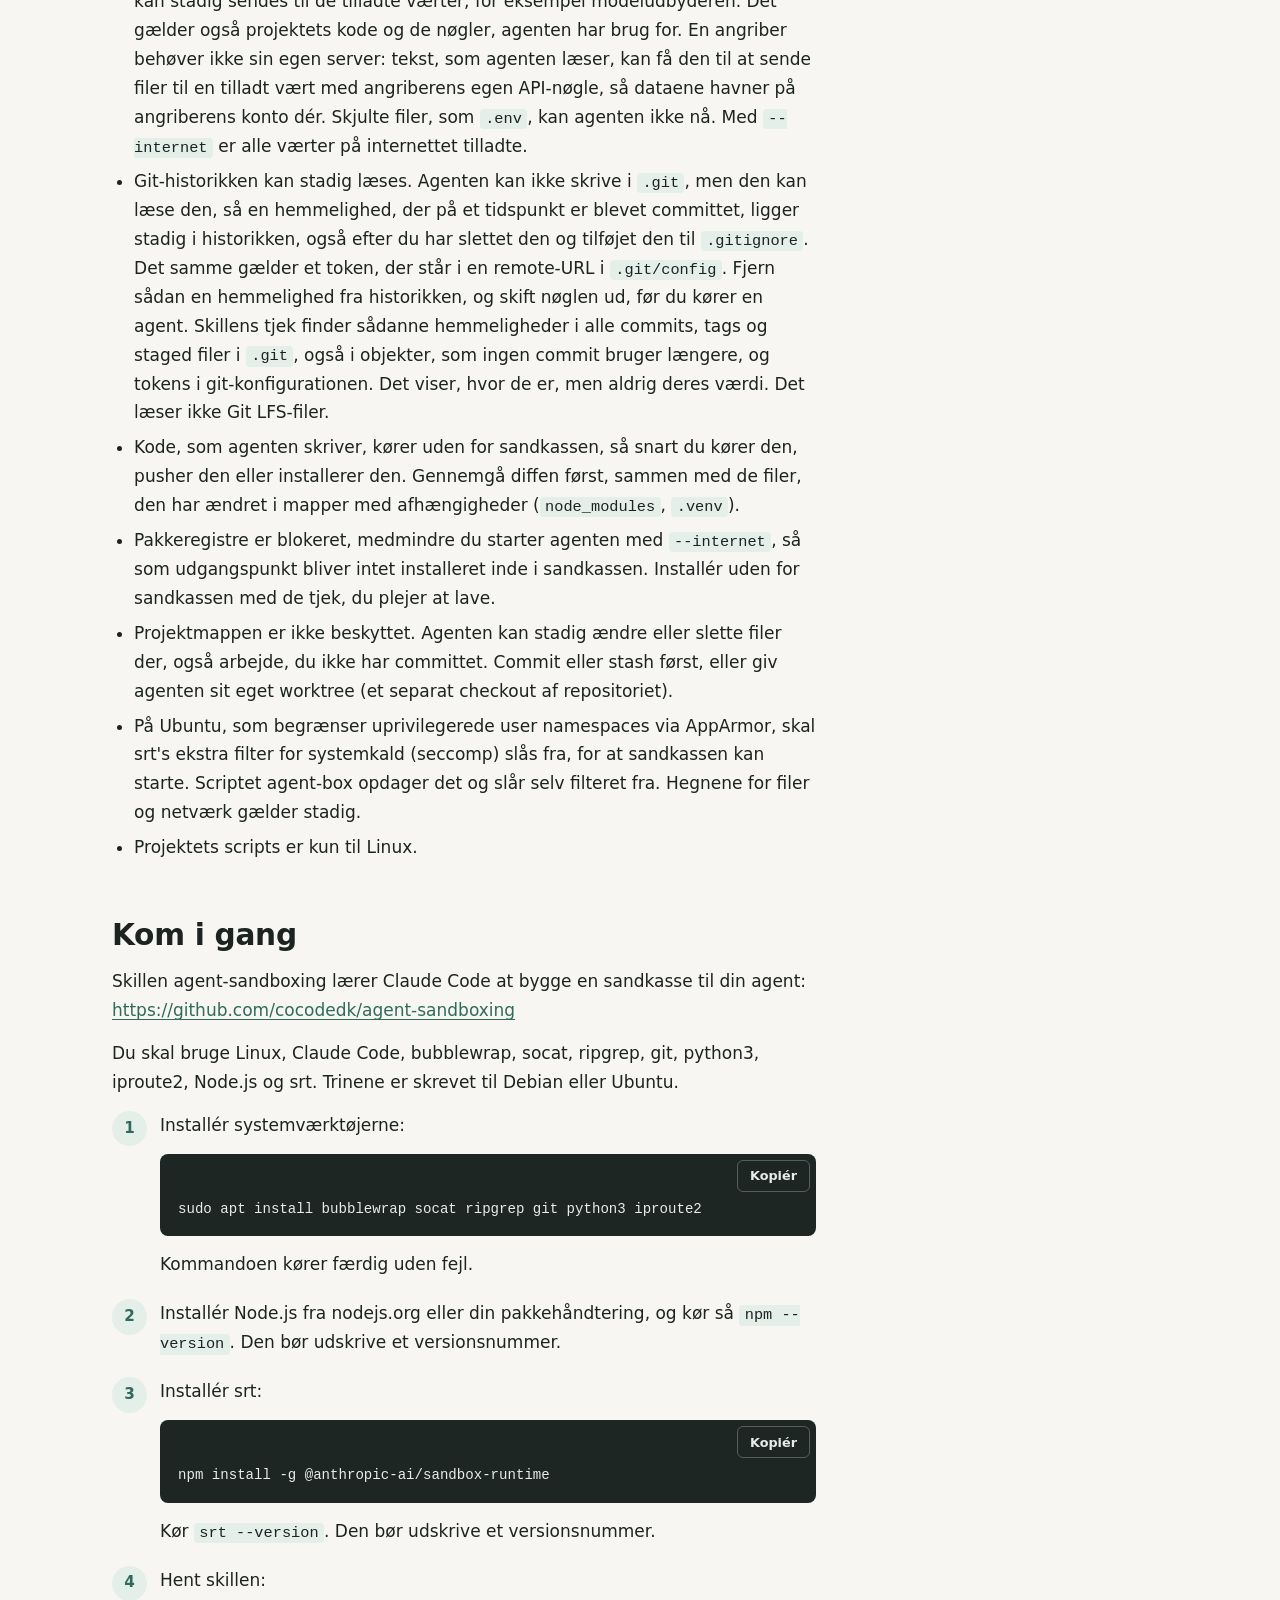
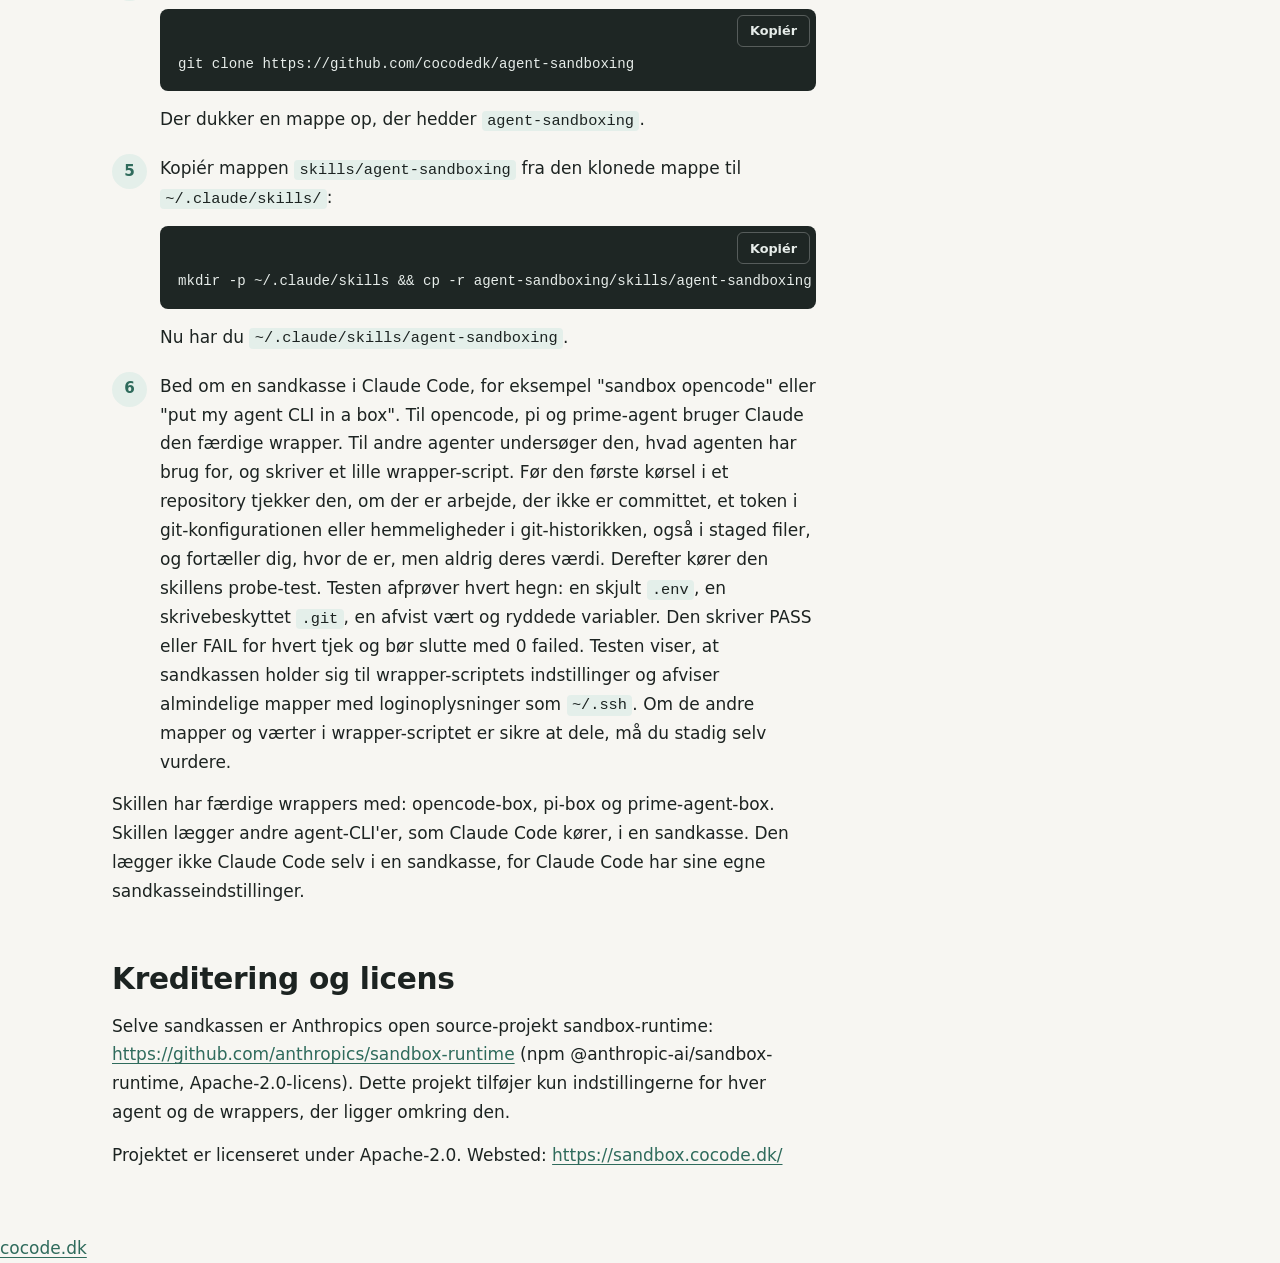
==== commit 2f3f2b7d: "skill: --internet and --network options for the wrappers A person starting opencode-box, pi-box or p" ====
--- a/website/da/index.html
+++ b/website/da/index.html
@@ -83,7 +83,7 @@
     <header class="article-head">
       <h1>Hvorfor AI-kodeagenter skal køre i en sandkasse</h1>
       <p class="lead">En AI-kodeagent er et program, der lader en sprogmodel handle på din computer. Claude Code, opencode, pi og prime-agent er eksempler. En agent læser og retter filer, kører kommandoer og tests, installerer pakker og henter websider, og den gør det hele med din brugerkontos rettigheder: alt, hvad du kan, kan den også.</p>
-      <p>En sandkasse er et indhegnet område til agenten. Agenten kører som et almindeligt program, men ser kun en del af din computer: projektmappen, de programmer den har brug for, og de få internetværter den skal kunne nå.</p>
+      <p>En sandkasse er et indhegnet område til agenten. Agenten kører som et almindeligt program, men ser kun en del af din computer: projektmappen, de programmer den har brug for, og som udgangspunkt de få internetværter den skal kunne nå.</p>
       <p class="source"><a href="https://github.com/cocodedk/agent-sandboxing" rel="noreferrer">Kildekode på GitHub</a></p>
     </header>
 
@@ -117,7 +117,7 @@
       <p>En sandkasse sætter tre hegn op.</p>
       <ul>
         <li>Filer: kun projektmappen, systemets programmer og agentens egne mapper (dens program, indstillinger og login) er synlige. Resten af din hjemmemappe (nøgler, andre projekter, browserdata) er der ikke. Projektets git-ignorerede filer, som <code>.env</code> og lokale nøgler, er også skjult i arbejdsmappen. Agenten kan skrive i projektet, når den retter kode, men kun læse, når den bare gennemgår. Dets <code>.git</code>-mappe er skrivebeskyttet, så agenten hverken kan committe eller tilføje hooks. Værktøjerne er skrivebeskyttede, så intet kan skiftes ud. Mapper med afhængigheder (<code>node_modules</code>, <code>.venv</code>) kan kun skrives i, når agenten kører builds. Ellers er de skjult. Indstillinger, som agenten skal skrive i, ligger i en kopi, der bliver smidt væk. De færdige wrappers udelader agentens historik fra andre projekter.</li>
-        <li>Netværk: der er ingen direkte internetadgang. Al trafik går gennem en proxy (et program, der vogter adgangen og kun videresender tilladte forbindelser) uden for sandkassen, og den lukker kun de værter igennem, der er angivet for den pågældende agent, typisk API'et hos dens modeludbyder. Alt andet bliver afvist, også tjenester på samme computer.</li>
+        <li>Netværk: der er ingen direkte internetadgang. Al trafik går gennem en proxy (et program, der vogter adgangen og kun videresender tilladte forbindelser) uden for sandkassen, og den lukker kun de værter igennem, der er angivet for den pågældende agent, typisk API'et hos dens modeludbyder. Alt andet bliver afvist, også tjenester på samme computer. Starter du en agent med <code>--internet</code>, kan den nå alle værter på internettet; med <code>--network</code> enhederne på dit lokale netværk via deres adresse. Ingen af dem når tjenester på din egen computer, og agenten kan ikke selv slå dem til.</li>
         <li>Miljøvariabler: de bliver ryddet, bortset fra de få du angiver, så nøgler i din shell ikke siver ind.</li>
       </ul>
       <p>Midlertidige mapper inde i sandkassen bliver smidt væk, når agenten stopper.</p>
@@ -129,7 +129,7 @@
       <ul>
         <li>Fejl bliver inde i projektet.</li>
         <li>Hemmeligheder uden for sandkassen kan ikke læses eller lækkes.</li>
-        <li>En narret agent kan ikke nå nogen vært uden for sin korte liste over tilladte værter, for eksempel en angribers egen server.</li>
+        <li>En narret agent kan ikke nå nogen vært uden for sin korte liste over tilladte værter, for eksempel en angribers egen server, medmindre du startede den med <code>--internet</code> eller <code>--network</code>.</li>
         <li>Agenten kan ikke plante git-hooks eller udskifte værktøjer, der kører senere, fordi <code>.git</code> og værktøjsmapperne er skrivebeskyttede. Der kan stadig skrives i projektets egne filer, og i dets mapper med afhængigheder, når agenten kører builds, så gennemgå det, agenten skriver der. Efter hver kørsel viser sandkassen de filer, agenten har ændret i mapper med afhængigheder og andre steder, git ignorerer.</li>
         <li>Du kan lade en agent arbejde uden opsyn, og det værste, der kan ske, har en grænse.</li>
         <li>Det er billigt og hurtigt sammenlignet med en virtuel maskine eller et container-image, og hver agents regler er en kort liste, du kan læse.</li>
@@ -140,10 +140,10 @@
       <h2>Hvad en sandkasse ikke gør</h2>
       <ul>
         <li>Den deler kernen med resten af din computer (den centrale del af styresystemet), ligesom en container. En fejl i kernen kan lade en proces slippe ud. En virtuel maskine isolerer mere. Hold kernen opdateret.</li>
-        <li>De tilladte værter modtager stadig data. Alt, hvad der er inde i sandkassen, kan stadig sendes til de tilladte værter, for eksempel modeludbyderen. Det gælder også projektets kode og de nøgler, agenten har brug for. En angriber behøver ikke sin egen server: tekst, som agenten læser, kan få den til at sende filer til en tilladt vært med angriberens egen API-nøgle, så dataene havner på angriberens konto dér. Skjulte filer, som <code>.env</code>, kan agenten ikke nå.</li>
+        <li>De tilladte værter modtager stadig data. Alt, hvad der er inde i sandkassen, kan stadig sendes til de tilladte værter, for eksempel modeludbyderen. Det gælder også projektets kode og de nøgler, agenten har brug for. En angriber behøver ikke sin egen server: tekst, som agenten læser, kan få den til at sende filer til en tilladt vært med angriberens egen API-nøgle, så dataene havner på angriberens konto dér. Skjulte filer, som <code>.env</code>, kan agenten ikke nå. Med <code>--internet</code> er alle værter på internettet tilladte.</li>
         <li>Git-historikken kan stadig læses. Agenten kan ikke skrive i <code>.git</code>, men den kan læse den, så en hemmelighed, der på et tidspunkt er blevet committet, ligger stadig i historikken, også efter du har slettet den og tilføjet den til <code>.gitignore</code>. Det samme gælder et token, der står i en remote-URL i <code>.git/config</code>. Fjern sådan en hemmelighed fra historikken, og skift nøglen ud, før du kører en agent. Skillens tjek finder sådanne hemmeligheder i alle commits, tags og staged filer i <code>.git</code>, også i objekter, som ingen commit bruger længere, og tokens i git-konfigurationen. Det viser, hvor de er, men aldrig deres værdi. Det læser ikke Git LFS-filer.</li>
         <li>Kode, som agenten skriver, kører uden for sandkassen, så snart du kører den, pusher den eller installerer den. Gennemgå diffen først, sammen med de filer, den har ændret i mapper med afhængigheder (<code>node_modules</code>, <code>.venv</code>).</li>
-        <li>Pakkeregistre er blokeret, så intet bliver installeret inde i sandkassen. Installér uden for sandkassen med de tjek, du plejer at lave.</li>
+        <li>Pakkeregistre er blokeret, medmindre du starter agenten med <code>--internet</code>, så som udgangspunkt bliver intet installeret inde i sandkassen. Installér uden for sandkassen med de tjek, du plejer at lave.</li>
         <li>Projektmappen er ikke beskyttet. Agenten kan stadig ændre eller slette filer der, også arbejde, du ikke har committet. Commit eller stash først, eller giv agenten sit eget worktree (et separat checkout af repositoriet).</li>
         <li>På Ubuntu, som begrænser uprivilegerede user namespaces via AppArmor, skal srt's ekstra filter for systemkald (seccomp) slås fra, for at sandkassen kan starte. Scriptet agent-box opdager det og slår selv filteret fra. Hegnene for filer og netværk gælder stadig.</li>
         <li>Projektets scripts er kun til Linux.</li>
@@ -153,11 +153,11 @@
     <section id="getting-started">
       <h2>Kom i gang</h2>
       <p>Skillen agent-sandboxing lærer Claude Code at bygge en sandkasse til din agent: <a href="https://github.com/cocodedk/agent-sandboxing" rel="noreferrer">https://github.com/cocodedk/agent-sandboxing</a></p>
-      <p>Du skal bruge Linux, Claude Code, bubblewrap, socat, ripgrep, git, python3, Node.js og srt. Trinene er skrevet til Debian eller Ubuntu.</p>
+      <p>Du skal bruge Linux, Claude Code, bubblewrap, socat, ripgrep, git, python3, iproute2, Node.js og srt. Trinene er skrevet til Debian eller Ubuntu.</p>
       <ol class="steps">
         <li>
           <p>Installér systemværktøjerne:</p>
-          <div class="code"><pre><code class="language-text">sudo apt install bubblewrap socat ripgrep git python3</code></pre></div>
+          <div class="code"><pre><code class="language-text">sudo apt install bubblewrap socat ripgrep git python3 iproute2</code></pre></div>
           <p>Kommandoen kører færdig uden fejl.</p>
         </li>
         <li><p>Installér Node.js fra nodejs.org eller din pakkehåndtering, og kør så <code>npm --version</code>. Den bør udskrive et versionsnummer.</p></li>
